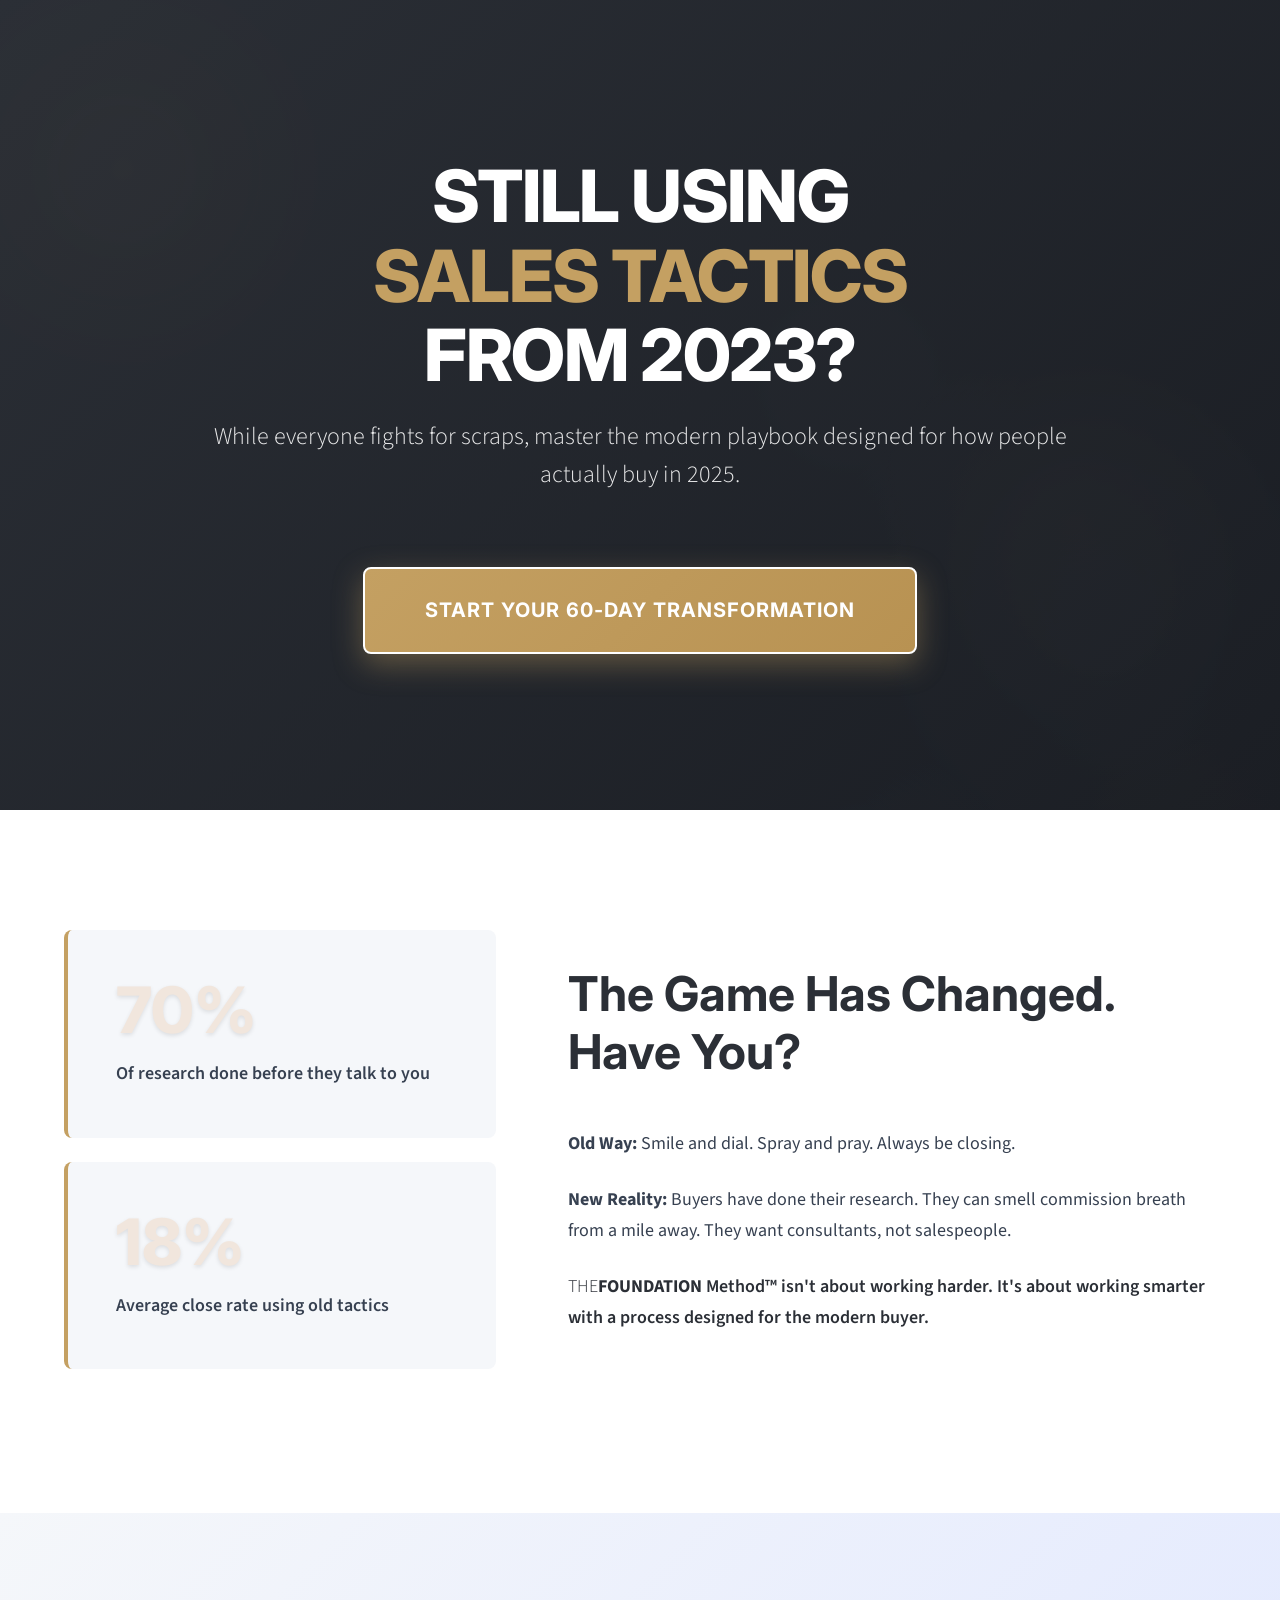
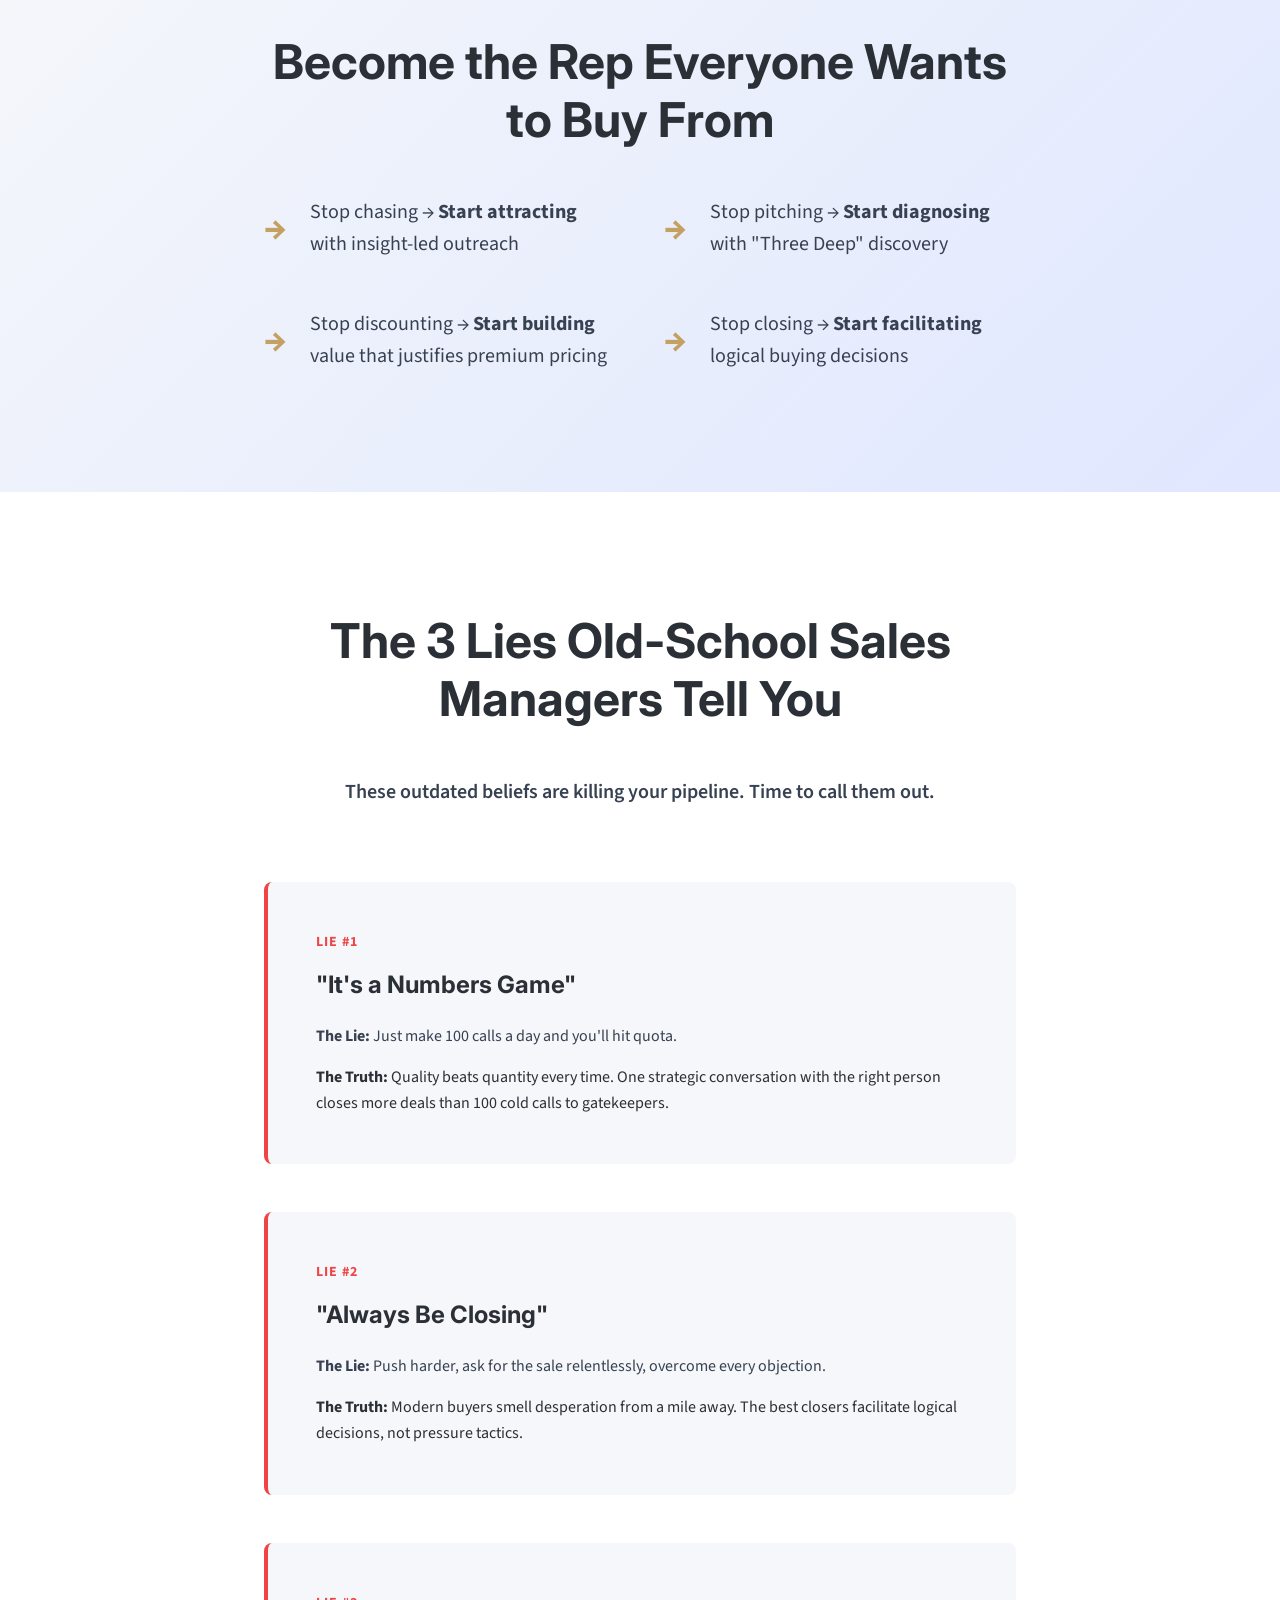
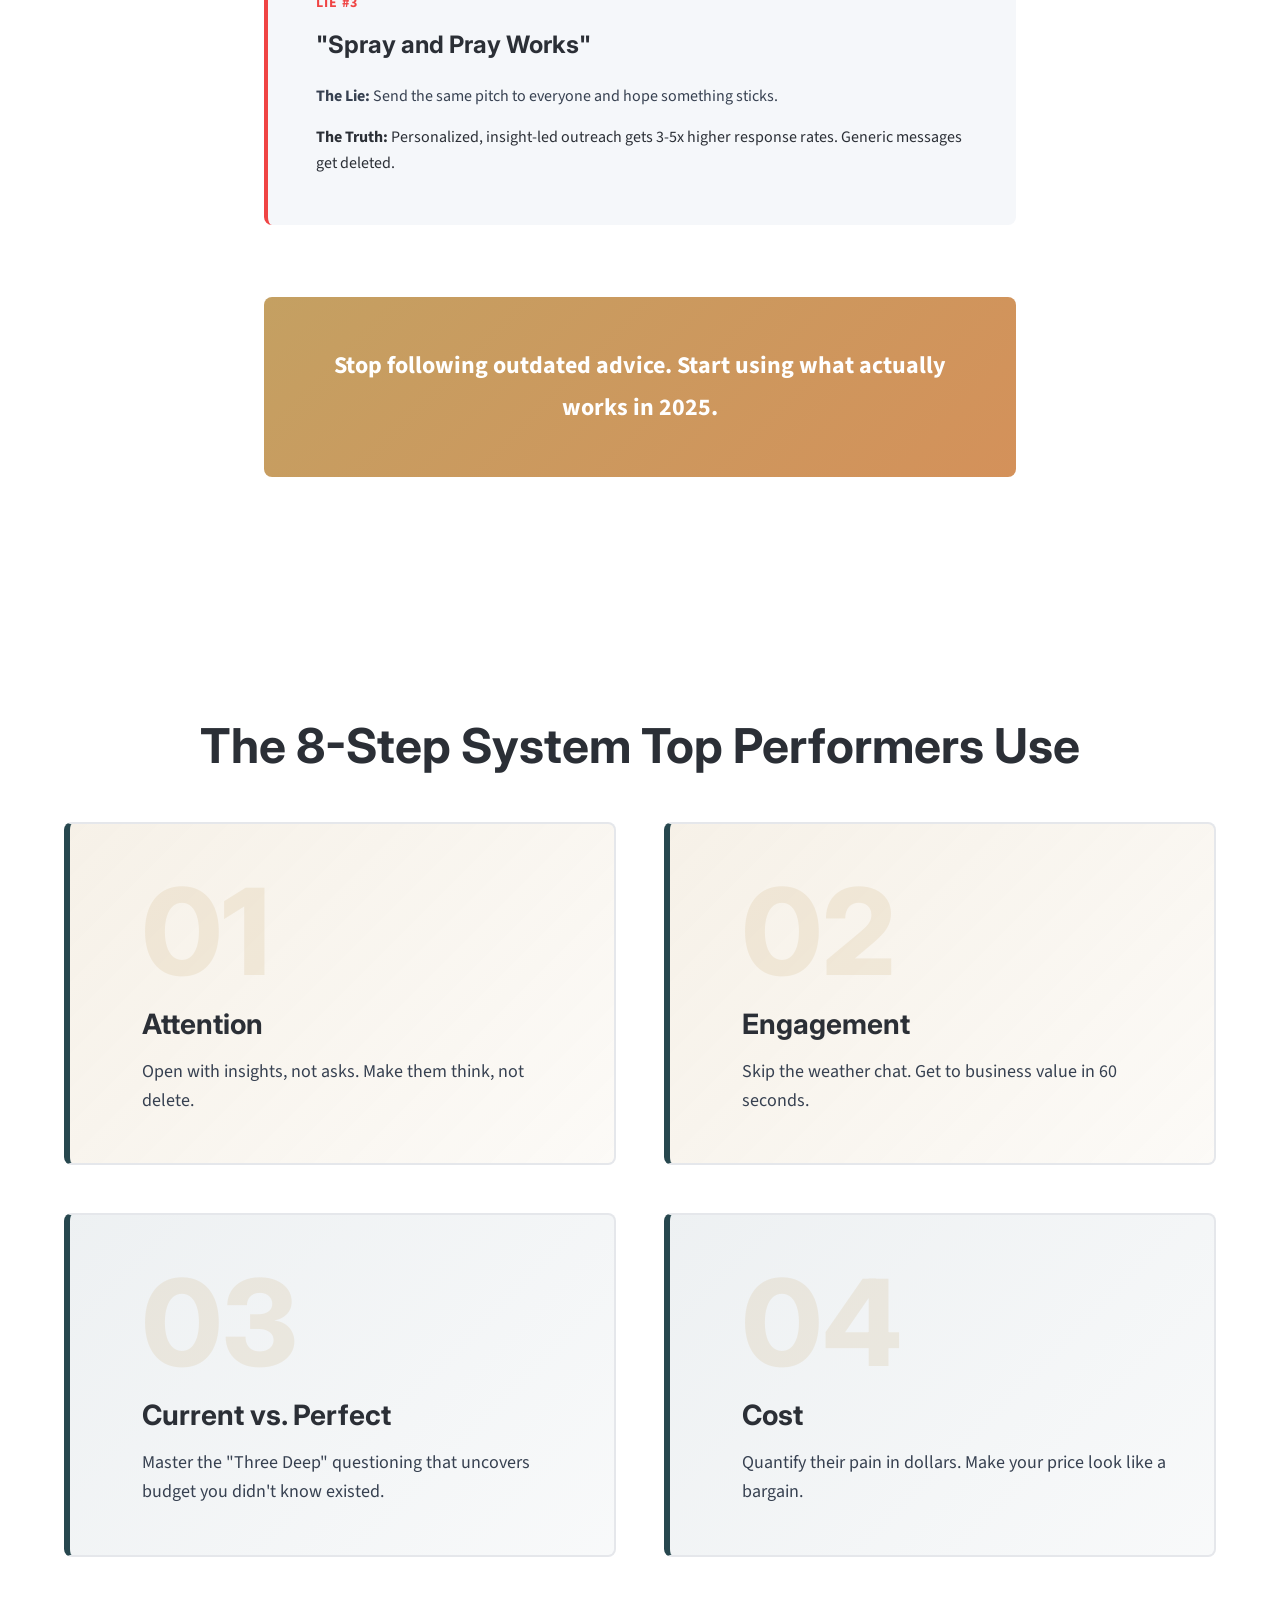
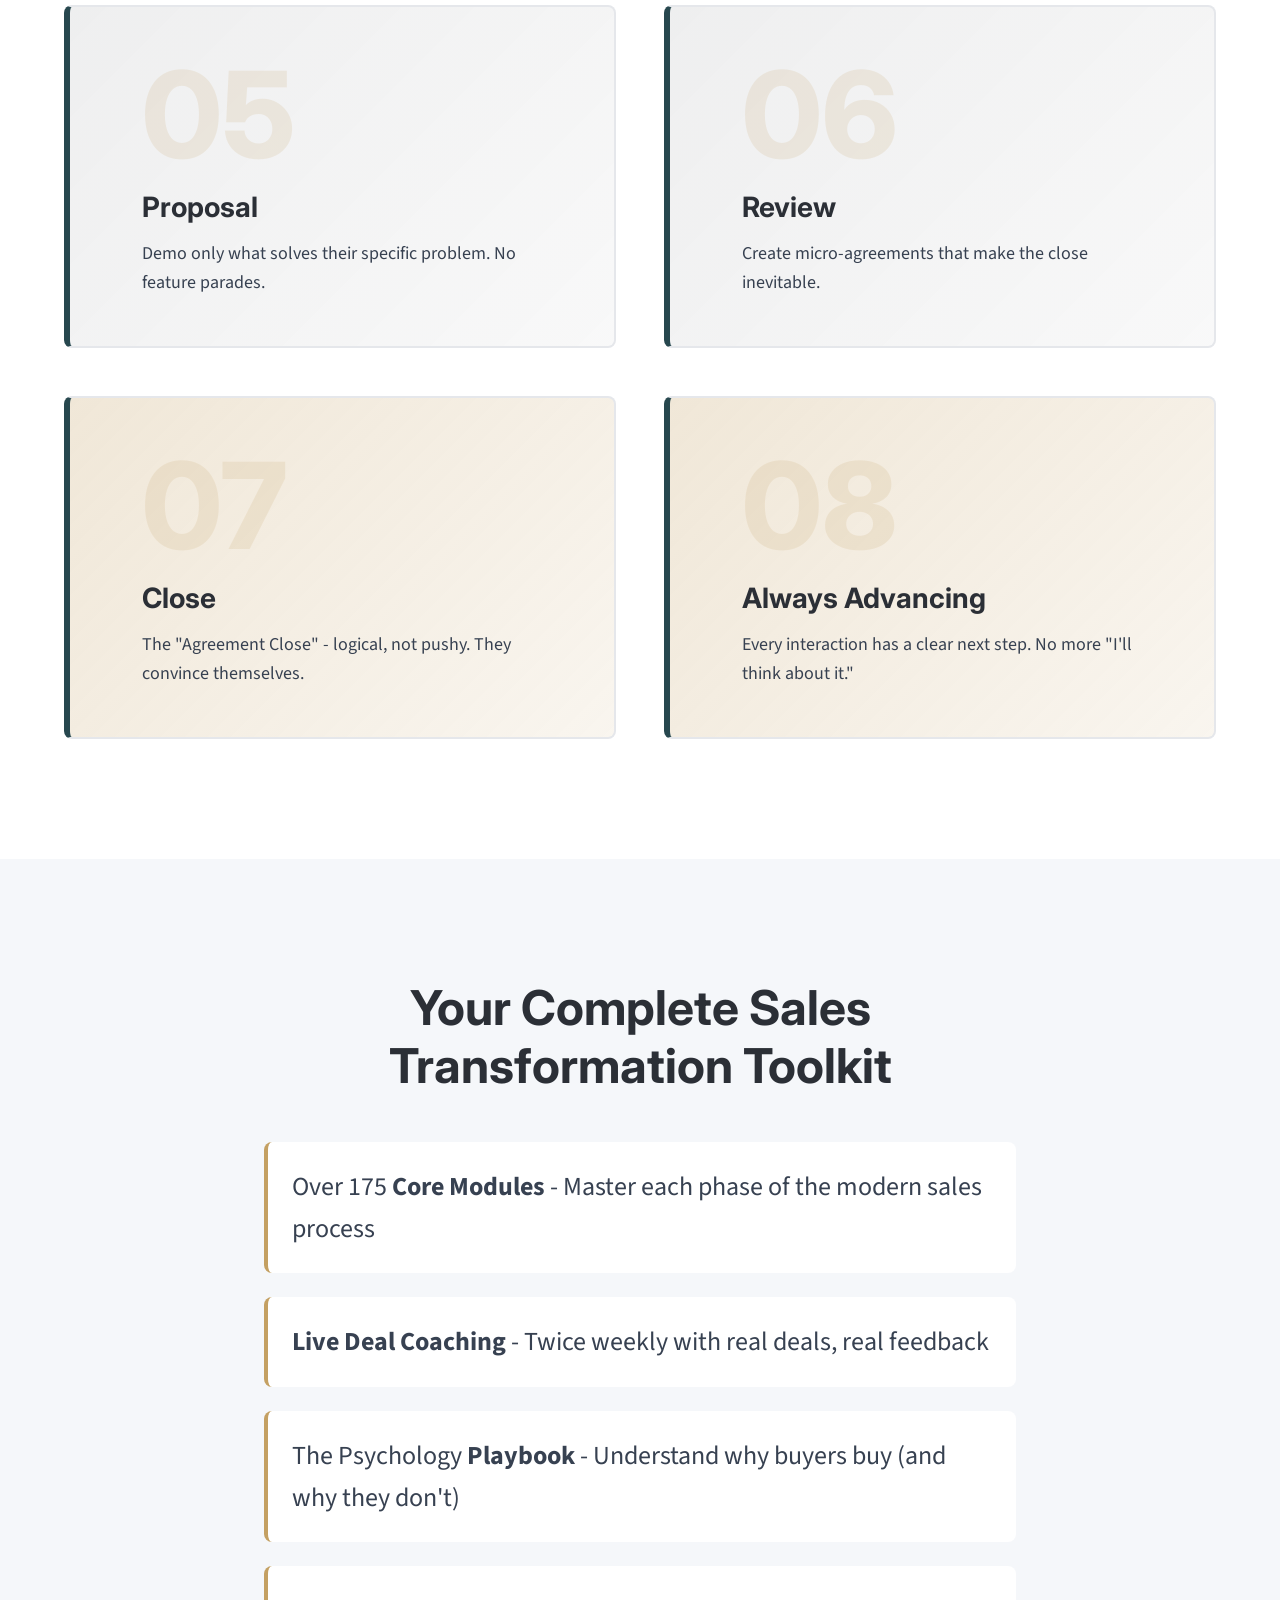
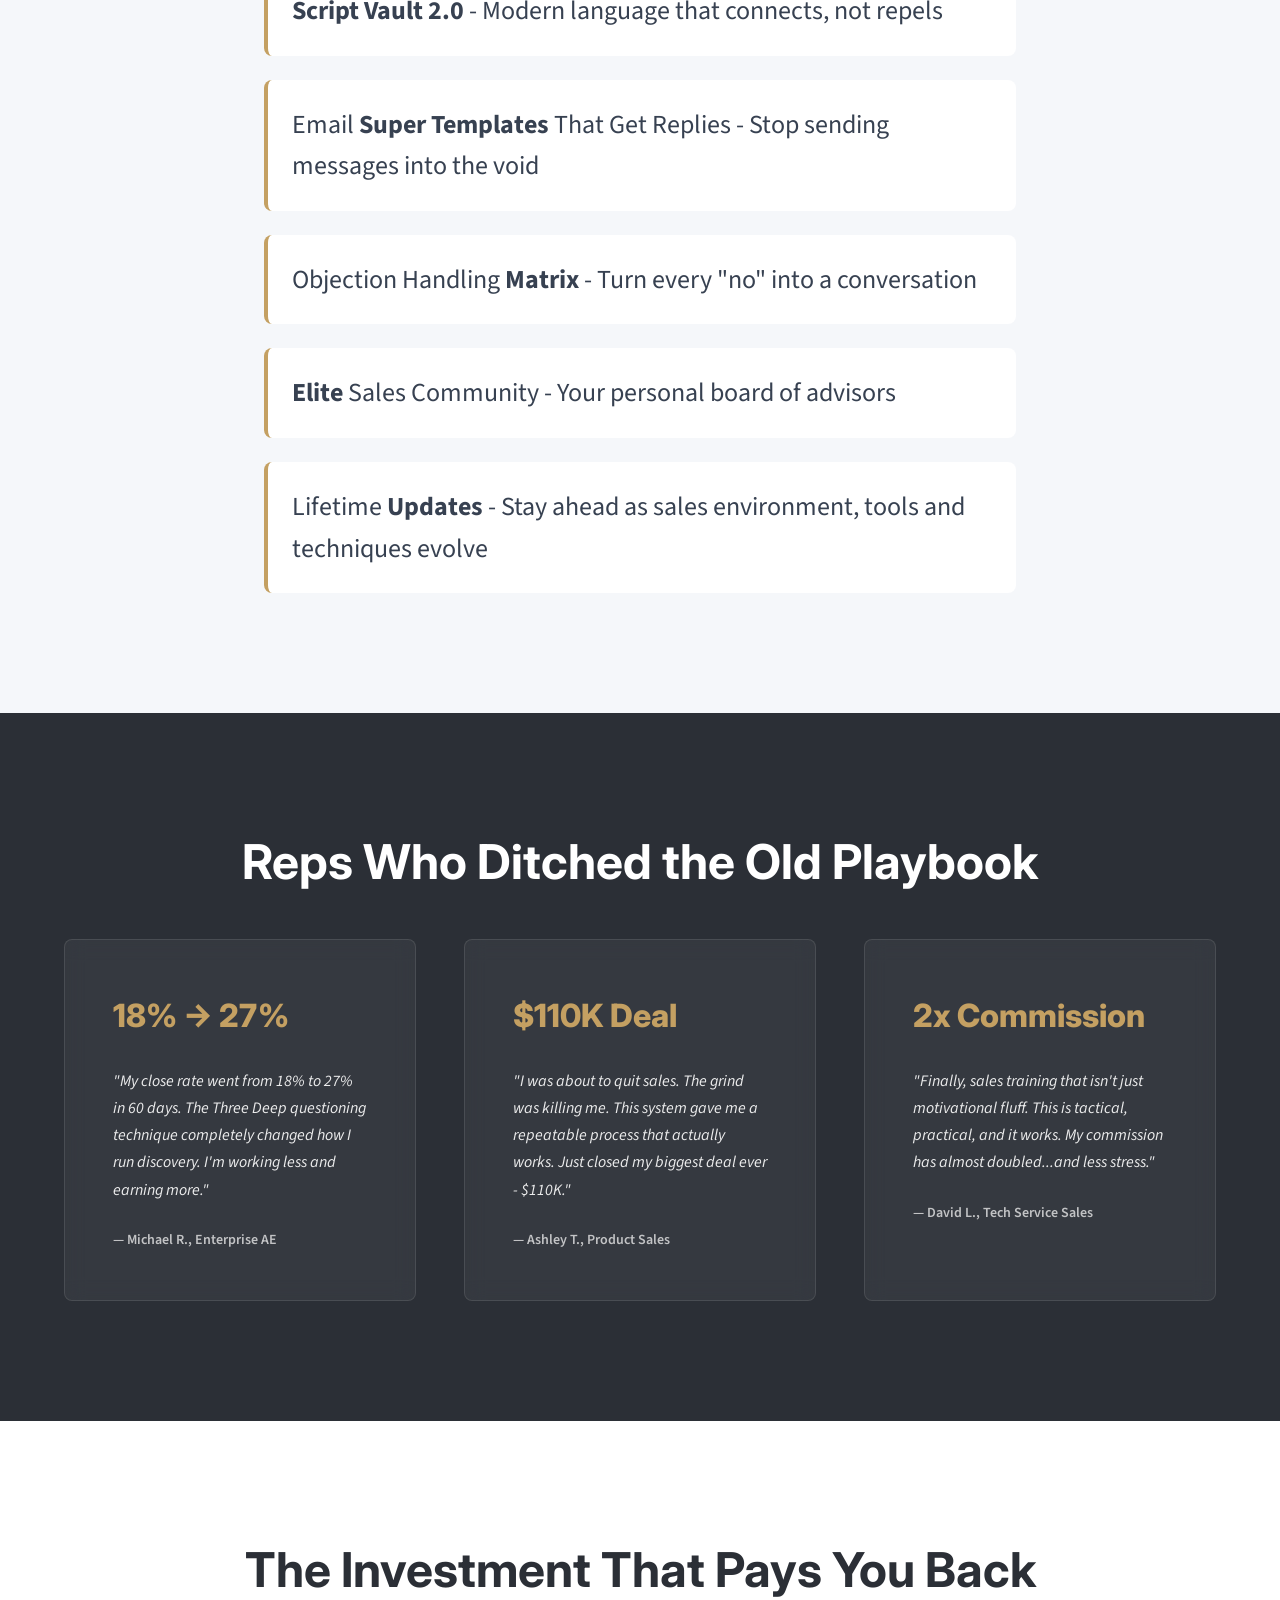
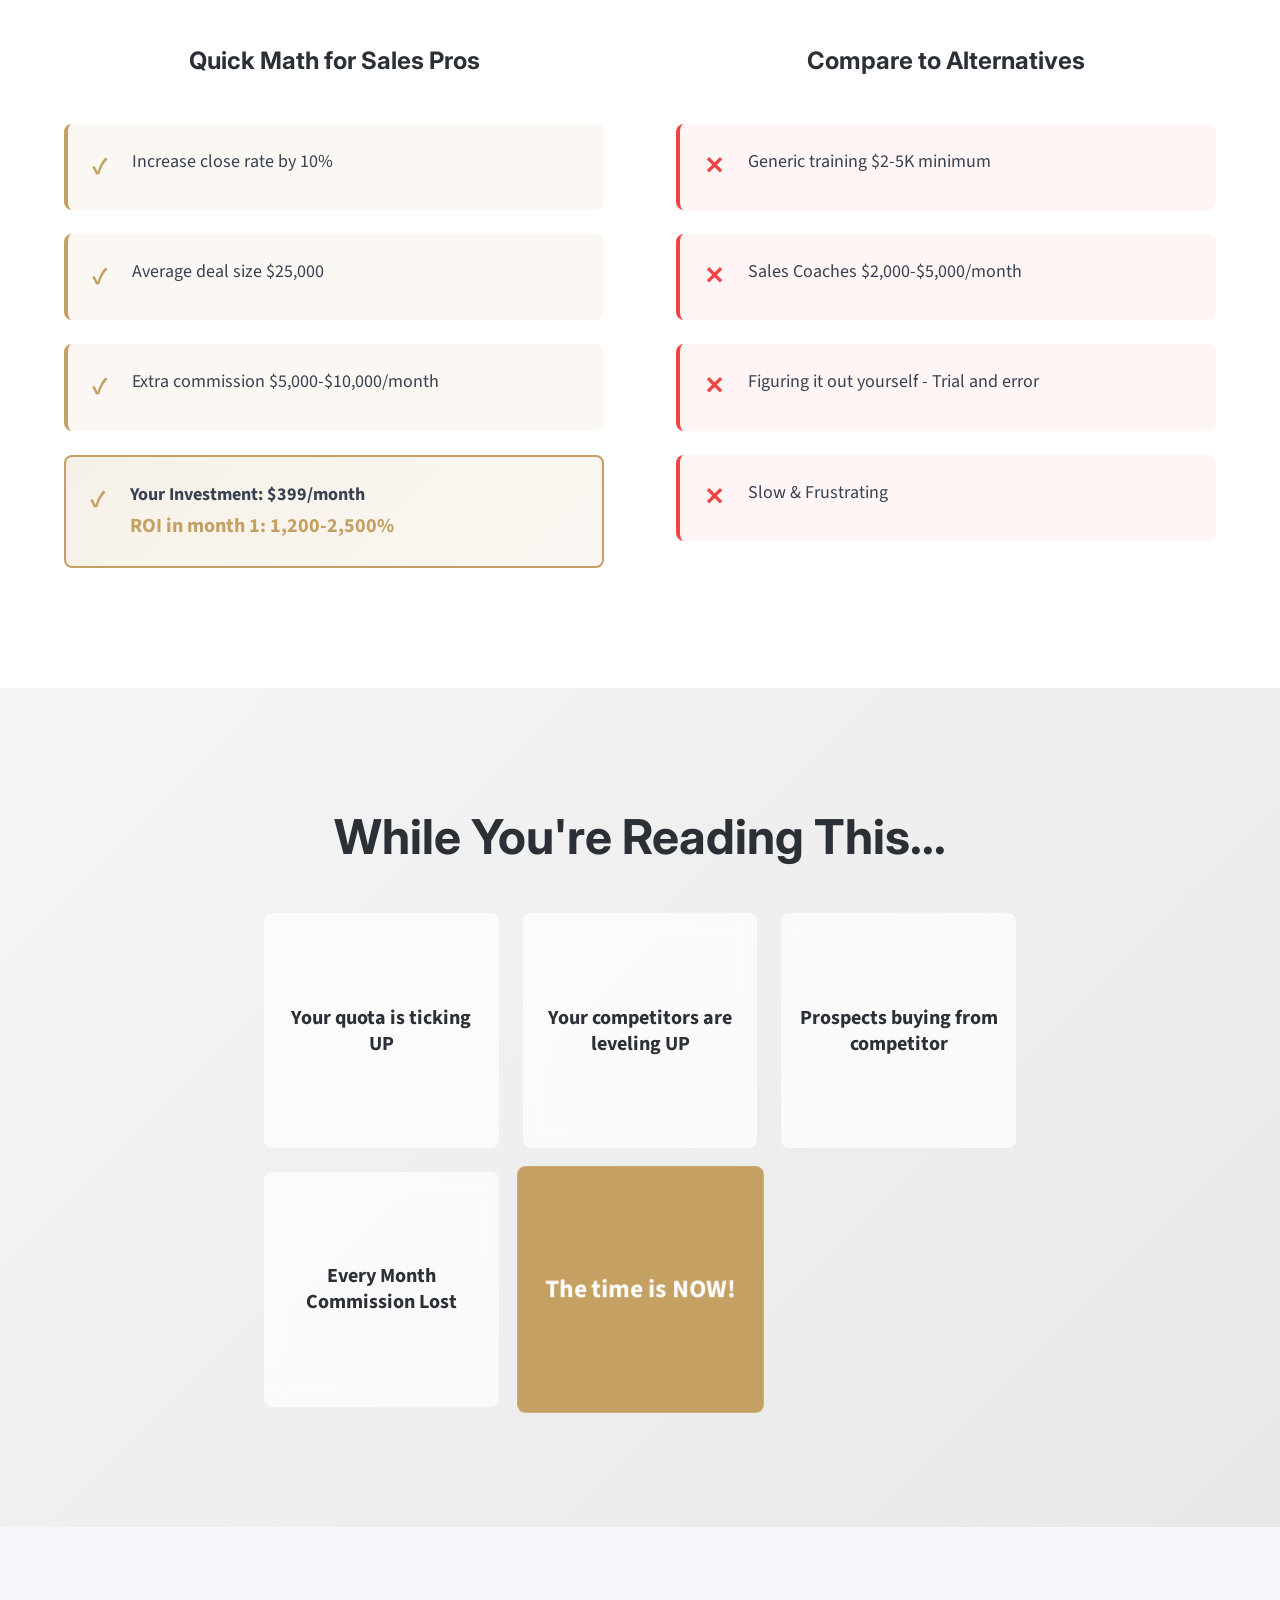
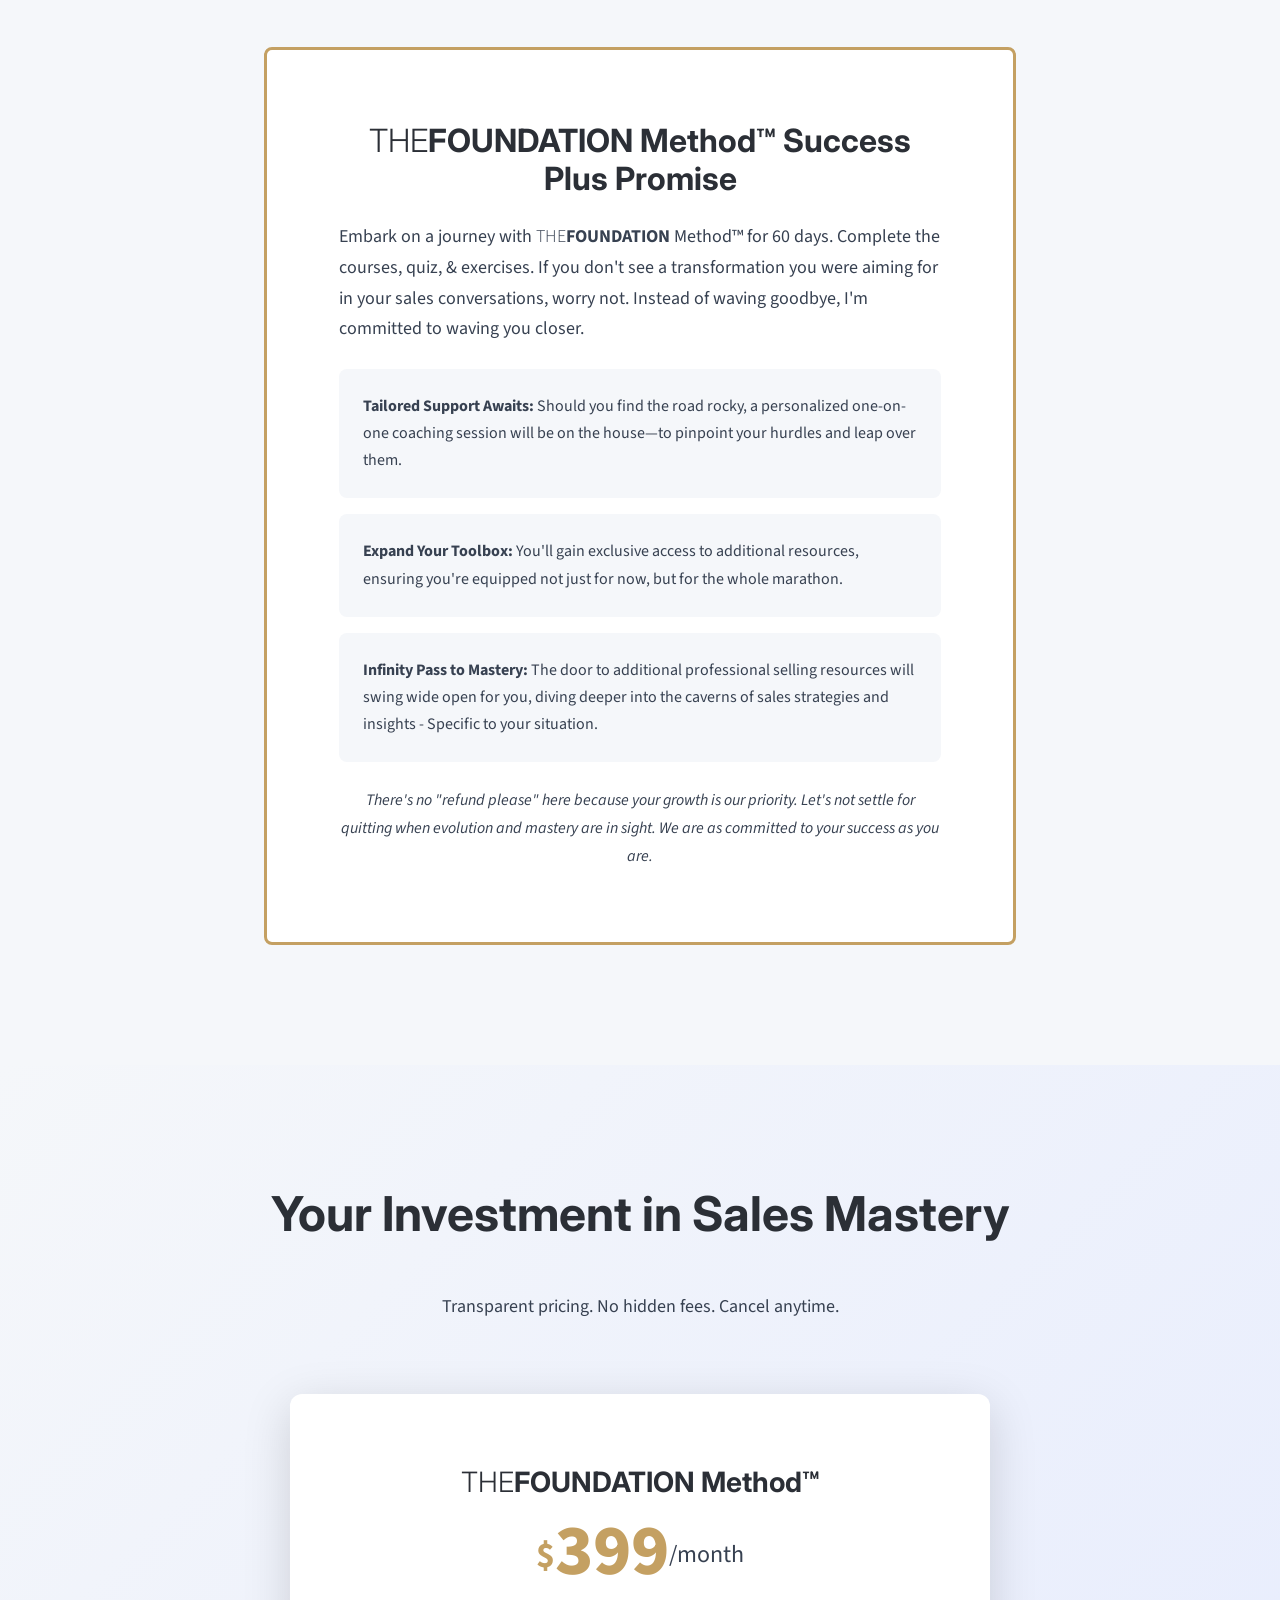
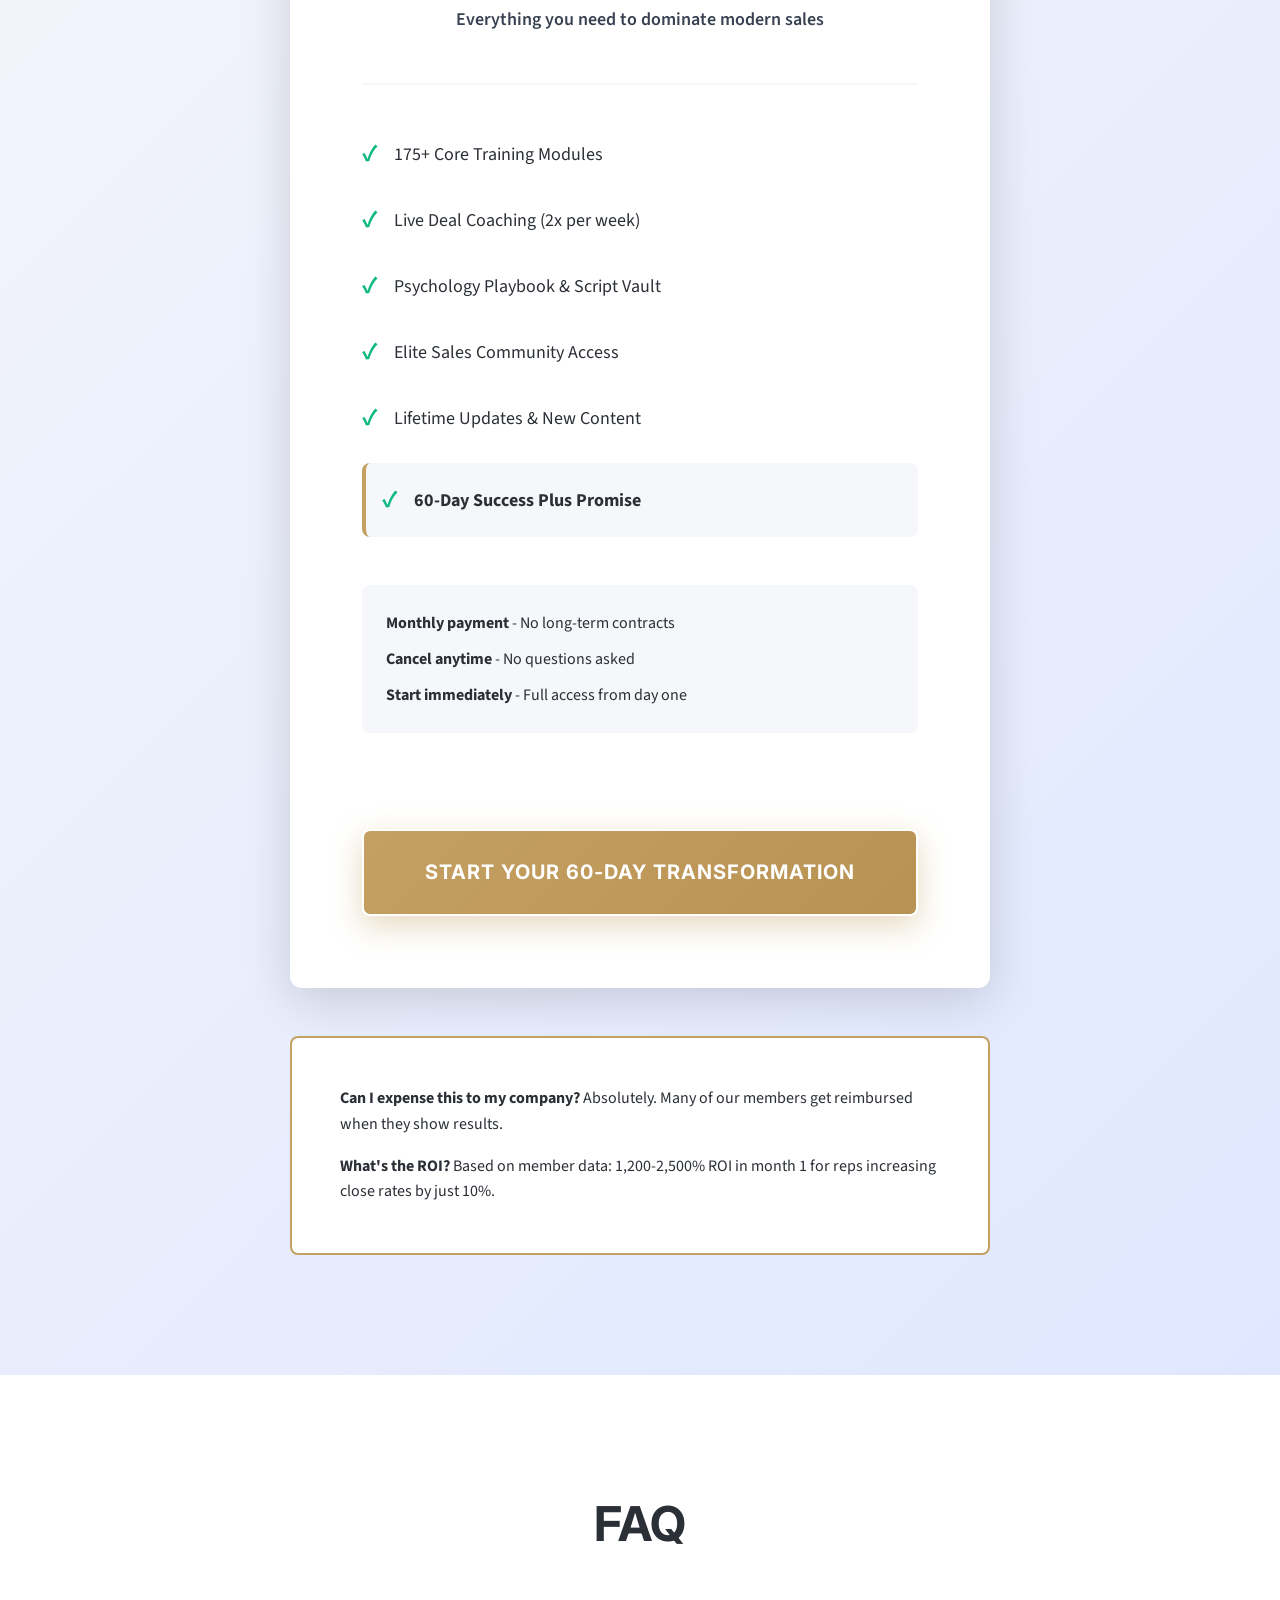
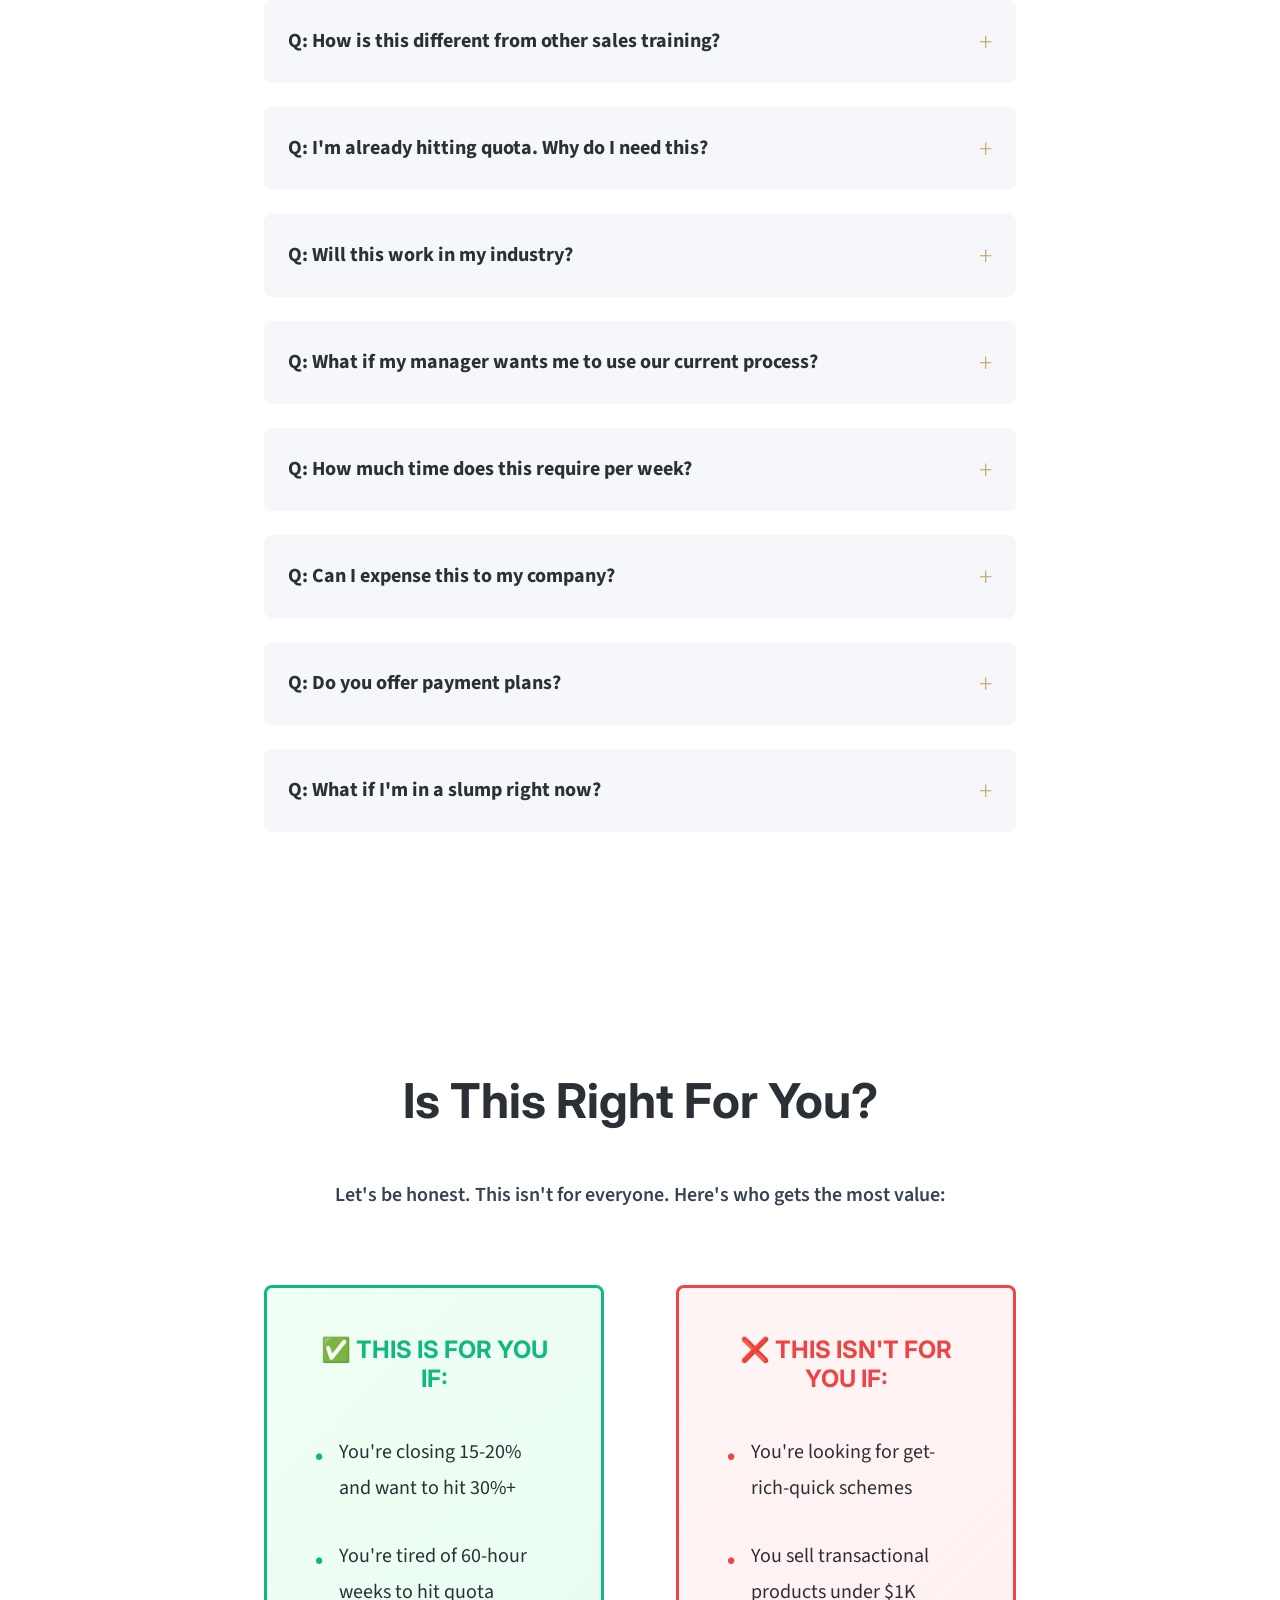
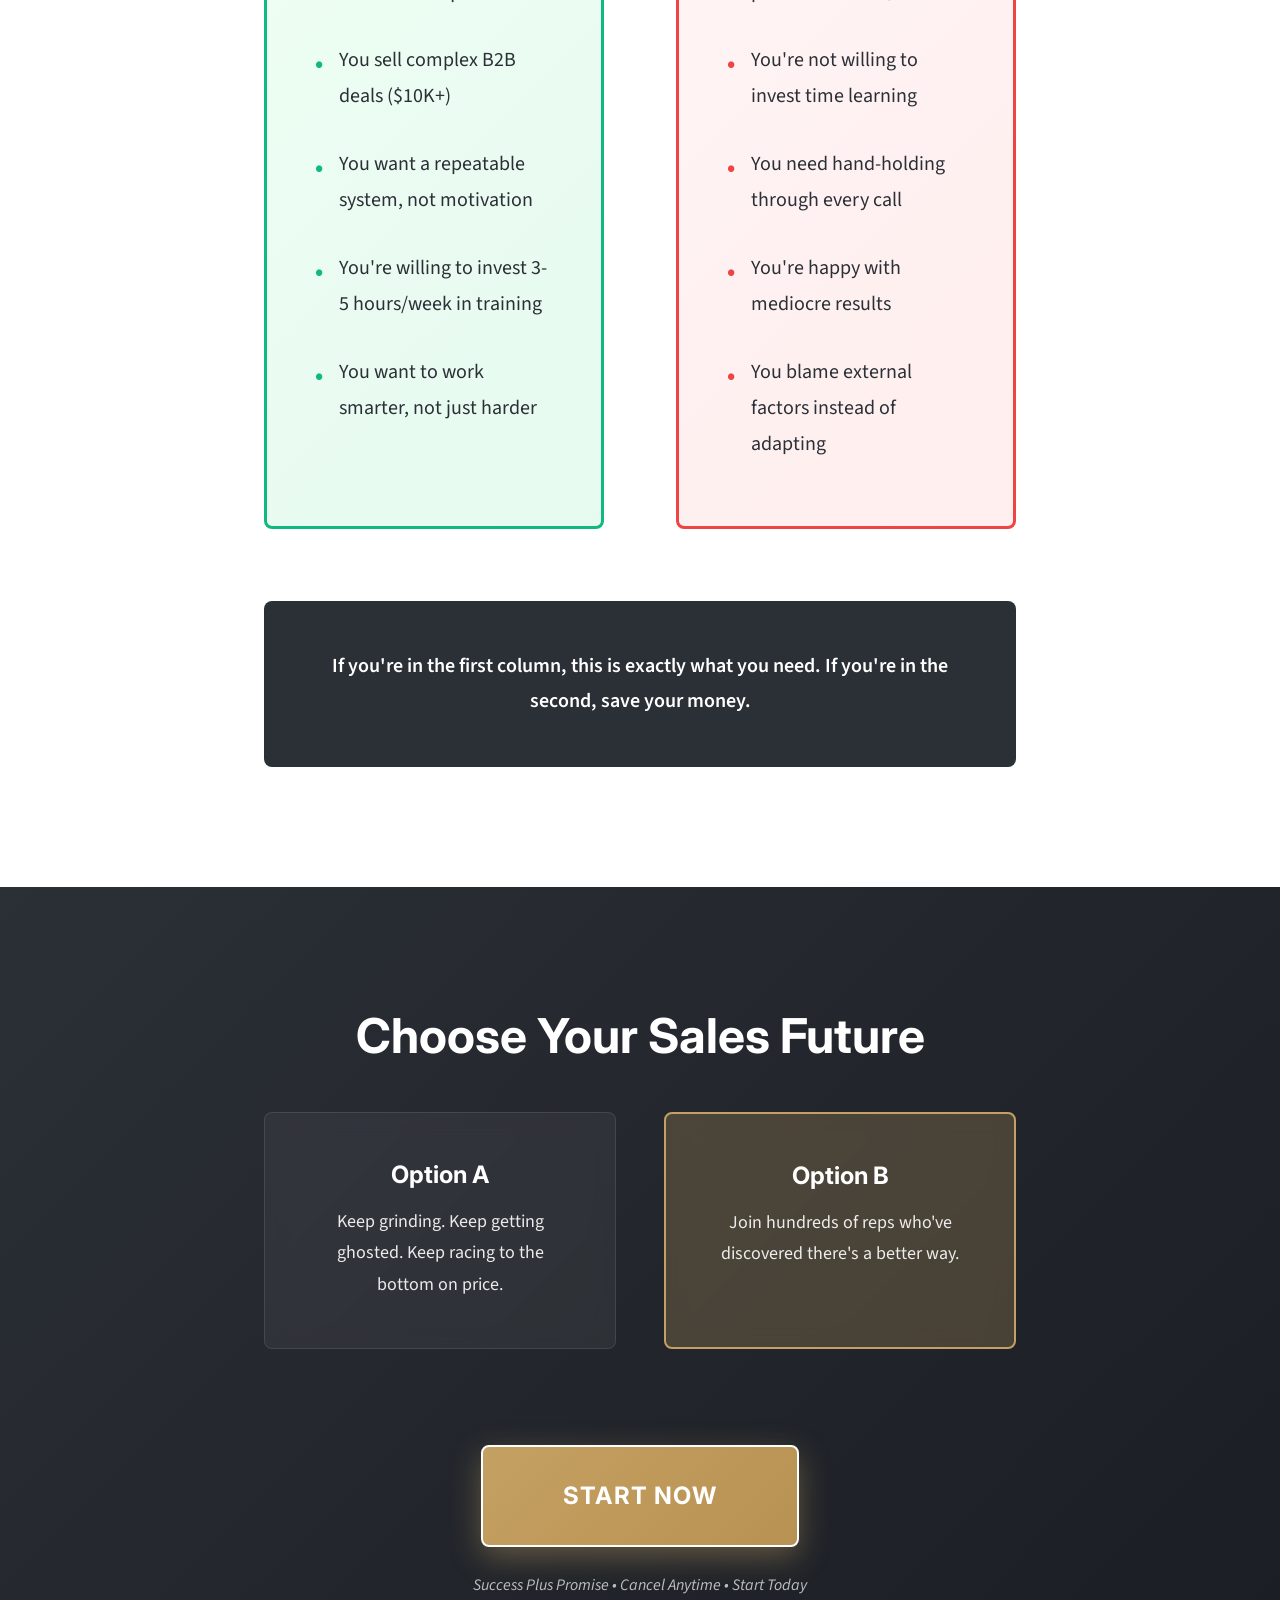
==== index.html @ 39cf21bd "Initial commit - Foundation Method landing page This is the fresh friday night install after nuking " ====
<!DOCTYPE html>
<html lang="en">
<head>
    <meta charset="UTF-8">
    <meta name="viewport" content="width=device-width, initial-scale=1.0">
    <title>The Foundation Method™ - Modern Sales Training</title>
    <meta name="description" content="Stop using outdated sales tactics. Master the modern playbook with The Foundation Method™ - Sales training designed for how people actually buy in 2025.">
    <link rel="icon" type="image/png" href="https://courses.thefoundationhq.com/8701133/67eec59212704_Faviconwhite.png">
    
    <!-- Fonts: Inter for headlines, Source Sans Pro for body -->
    <link rel="preconnect" href="https://fonts.googleapis.com">
    <link rel="preconnect" href="https://fonts.gstatic.com" crossorigin>
    <link href="https://fonts.googleapis.com/css2?family=Inter:wght@400;500;600;700;800&family=Source+Sans+Pro:wght@300;400;600&display=swap" rel="stylesheet">
    
    <link rel="stylesheet" href="css/style.css">
</head>
<body>

    <!-- HERO SECTION -->
    <section id="hero" class="hero">
        <div class="hero-background">
            <div class="geometric-pattern"></div>
        </div>
        <div class="container">
            <div class="hero-content">
                <h1 class="hero-headline">
                    STILL USING<br>
                    <span class="highlight">SALES TACTICS</span><br>
                    FROM 2023?
                </h1>
                <p class="hero-subhead">
                    While everyone fights for scraps, master the modern playbook designed for how people actually buy in 2025.
                </p>
                <a href="#cta" class="btn btn-primary btn-hero">START YOUR 60-DAY TRANSFORMATION</a>
            </div>
        </div>
    </section>

    <!-- PROBLEM AGITATION -->
    <section id="problem" class="problem-section">
        <div class="container">
            <div class="split-layout">
                <div class="split-left">
                    <div class="stat-block">
                        <div class="stat-number">70%</div>
                        <div class="stat-label">Of research done before they talk to you</div>
                    </div>
                    <div class="stat-block">
                        <div class="stat-number">18%</div>
                        <div class="stat-label">Average close rate using old tactics</div>
                    </div>
                </div>
                <div class="split-right">
                    <h2 class="section-title">The Game Has Changed.<br>Have You?</h2>
                    <p class="body-text"><strong>Old Way:</strong> Smile and dial. Spray and pray. Always be closing.</p>
                    <p class="body-text"><strong>New Reality:</strong> Buyers have done their research. They can smell commission breath from a mile away. They want consultants, not salespeople.</p>
                    <p class="body-text emphasis"><span style="font-weight: 300;">THE</span><span style="font-weight: 700;">FOUNDATION</span> Method™ isn't about working harder. It's about working smarter with a process designed for the modern buyer.</p>
                </div>
            </div>
        </div>
    </section>

    <!-- TRANSFORMATION -->
    <section id="transformation" class="transformation-section">
        <div class="container-narrow">
            <h2 class="section-title centered">Become the Rep Everyone Wants to Buy From</h2>
            <div class="transformation-grid">
                <div class="transformation-item">
                    <div class="transform-icon">→</div>
                    <p class="transform-text">Stop chasing → <strong>Start attracting</strong> with insight-led outreach</p>
                </div>
                <div class="transformation-item">
                    <div class="transform-icon">→</div>
                    <p class="transform-text">Stop pitching → <strong>Start diagnosing</strong> with "Three Deep" discovery</p>
                </div>
                <div class="transformation-item">
                    <div class="transform-icon">→</div>
                    <p class="transform-text">Stop discounting → <strong>Start building</strong> value that justifies premium pricing</p>
                </div>
                <div class="transformation-item">
                    <div class="transform-icon">→</div>
                    <p class="transform-text">Stop closing → <strong>Start facilitating</strong> logical buying decisions</p>
                </div>
            </div>
        </div>
    </section>

    <!-- 3 LIES VILLAIN SECTION -->
    <section class="villain-section">
        <div class="container-narrow">
            <h2 class="section-title centered">The 3 Lies Old-School Sales Managers Tell You</h2>
            <p class="section-intro">These outdated beliefs are killing your pipeline. Time to call them out.</p>
            
            <div class="lies-grid">
                <div class="lie-card">
                    <div class="lie-number">LIE #1</div>
                    <h3 class="lie-title">"It's a Numbers Game"</h3>
                    <p class="lie-description"><strong>The Lie:</strong> Just make 100 calls a day and you'll hit quota.</p>
                    <p class="lie-truth"><strong>The Truth:</strong> Quality beats quantity every time. One strategic conversation with the right person closes more deals than 100 cold calls to gatekeepers.</p>
                </div>

                <div class="lie-card">
                    <div class="lie-number">LIE #2</div>
                    <h3 class="lie-title">"Always Be Closing"</h3>
                    <p class="lie-description"><strong>The Lie:</strong> Push harder, ask for the sale relentlessly, overcome every objection.</p>
                    <p class="lie-truth"><strong>The Truth:</strong> Modern buyers smell desperation from a mile away. The best closers facilitate logical decisions, not pressure tactics.</p>
                </div>

                <div class="lie-card">
                    <div class="lie-number">LIE #3</div>
                    <h3 class="lie-title">"Spray and Pray Works"</h3>
                    <p class="lie-description"><strong>The Lie:</strong> Send the same pitch to everyone and hope something sticks.</p>
                    <p class="lie-truth"><strong>The Truth:</strong> Personalized, insight-led outreach gets 3-5x higher response rates. Generic messages get deleted.</p>
                </div>
            </div>

            <div class="villain-cta">
                <p class="villain-cta-text">Stop following outdated advice. Start using what actually works in 2025.</p>
            </div>
        </div>
    </section>

    <!-- 8-STEP SYSTEM -->
    <section id="system" class="system-section">
        <div class="container">
            <h2 class="section-title centered">The 8-Step System Top Performers Use</h2>
            <div class="steps-timeline">
                <div class="step-card" data-step="1">
                    <div class="step-number">01</div>
                    <h3 class="step-title">Attention</h3>
                    <p class="step-description">Open with insights, not asks. Make them think, not delete.</p>
                </div>
                
                <div class="step-card" data-step="2">
                    <div class="step-number">02</div>
                    <h3 class="step-title">Engagement</h3>
                    <p class="step-description">Skip the weather chat. Get to business value in 60 seconds.</p>
                </div>
                
                <div class="step-card" data-step="3">
                    <div class="step-number">03</div>
                    <h3 class="step-title">Current vs. Perfect</h3>
                    <p class="step-description">Master the "Three Deep" questioning that uncovers budget you didn't know existed.</p>
                </div>
                
                <div class="step-card" data-step="4">
                    <div class="step-number">04</div>
                    <h3 class="step-title">Cost</h3>
                    <p class="step-description">Quantify their pain in dollars. Make your price look like a bargain.</p>
                </div>
                
                <div class="step-card" data-step="5">
                    <div class="step-number">05</div>
                    <h3 class="step-title">Proposal</h3>
                    <p class="step-description">Demo only what solves their specific problem. No feature parades.</p>
                </div>
                
                <div class="step-card" data-step="6">
                    <div class="step-number">06</div>
                    <h3 class="step-title">Review</h3>
                    <p class="step-description">Create micro-agreements that make the close inevitable.</p>
                </div>
                
                <div class="step-card" data-step="7">
                    <div class="step-number">07</div>
                    <h3 class="step-title">Close</h3>
                    <p class="step-description">The "Agreement Close" - logical, not pushy. They convince themselves.</p>
                </div>
                
                <div class="step-card" data-step="8">
                    <div class="step-number">08</div>
                    <h3 class="step-title">Always Advancing</h3>
                    <p class="step-description">Every interaction has a clear next step. No more "I'll think about it."</p>
                </div>
            </div>
        </div>
    </section>

    <!-- VALUE STACK -->
    <section id="value-stack" class="value-stack-section">
        <div class="container-narrow">
            <h2 class="section-title centered">Your Complete Sales Transformation Toolkit</h2>
            <div class="value-items">
                <div class="value-item">
                    <span class="value-text">Over 175 <strong>Core Modules</strong> - Master each phase of the modern sales process</span>
                </div>
                <div class="value-item">
                    <span class="value-text"><strong>Live Deal Coaching</strong> - Twice weekly with real deals, real feedback</span>
                </div>
                <div class="value-item">
                    <span class="value-text">The Psychology <strong>Playbook</strong> - Understand why buyers buy (and why they don't)</span>
                </div>
                <div class="value-item">
                    <span class="value-text"><strong>Script Vault 2.0</strong> - Modern language that connects, not repels</span>
                </div>
                <div class="value-item">
                    <span class="value-text">Email <strong>Super Templates</strong> That Get Replies - Stop sending messages into the void</span>
                </div>
                <div class="value-item">
                    <span class="value-text">Objection Handling <strong>Matrix</strong> - Turn every "no" into a conversation</span>
                </div>
                <div class="value-item">
                    <span class="value-text"><strong>Elite</strong> Sales Community - Your personal board of advisors</span>
                </div>
                <div class="value-item">
                    <span class="value-text">Lifetime <strong>Updates</strong> - Stay ahead as sales environment, tools and techniques evolve</span>
                </div>
            </div>
        </div>
    </section>

    <!-- TESTIMONIALS -->
    <section id="testimonials" class="testimonials-section">
        <div class="container">
            <h2 class="section-title centered">Reps Who Ditched the Old Playbook</h2>
            <div class="testimonial-grid">
                <div class="testimonial-card">
                    <div class="testimonial-result">18% → 27%</div>
                    <p class="testimonial-text">"My close rate went from 18% to 27% in 60 days. The Three Deep questioning technique completely changed how I run discovery. I'm working less and earning more."</p>
                    <div class="testimonial-author">— Michael R., Enterprise AE</div>
                </div>
                
                <div class="testimonial-card">
                    <div class="testimonial-result">$110K Deal</div>
                    <p class="testimonial-text">"I was about to quit sales. The grind was killing me. This system gave me a repeatable process that actually works. Just closed my biggest deal ever - $110K."</p>
                    <div class="testimonial-author">— Ashley T., Product Sales</div>
                </div>
                
                <div class="testimonial-card">
                    <div class="testimonial-result">2x Commission</div>
                    <p class="testimonial-text">"Finally, sales training that isn't just motivational fluff. This is tactical, practical, and it works. My commission has almost doubled...and less stress."</p>
                    <div class="testimonial-author">— David L., Tech Service Sales</div>
                </div>
            </div>
        </div>
    </section>

    <!-- COMPARISON TABLE -->
    <section id="comparison" class="comparison-section">
        <div class="container">
            <h2 class="section-title centered">The Investment That Pays You Back</h2>
            <div class="comparison-grid">
                <div class="comparison-col">
                    <h3 class="comparison-title">Quick Math for Sales Pros</h3>
                    <div class="comparison-items">
                        <div class="comparison-item success">
                            <span class="icon">✓</span>
                            <span>Increase close rate by 10%</span>
                        </div>
                        <div class="comparison-item success">
                            <span class="icon">✓</span>
                            <span>Average deal size $25,000</span>
                        </div>
                        <div class="comparison-item success">
                            <span class="icon">✓</span>
                            <span>Extra commission $5,000-$10,000/month</span>
                        </div>
                        <div class="comparison-item success highlight-box">
                            <span class="icon">✓</span>
                            <div>
                                <strong>Your Investment: $399/month</strong><br>
                                <span class="roi-text">ROI in month 1: 1,200-2,500%</span>
                            </div>
                        </div>
                    </div>
                </div>
                
                <div class="comparison-col">
                    <h3 class="comparison-title">Compare to Alternatives</h3>
                    <div class="comparison-items">
                        <div class="comparison-item fail">
                            <span class="icon">✕</span>
                            <span>Generic training $2-5K minimum</span>
                        </div>
                        <div class="comparison-item fail">
                            <span class="icon">✕</span>
                            <span>Sales Coaches $2,000-$5,000/month</span>
                        </div>
                        <div class="comparison-item fail">
                            <span class="icon">✕</span>
                            <span>Figuring it out yourself - Trial and error</span>
                        </div>
                        <div class="comparison-item fail">
                            <span class="icon">✕</span>
                            <span>Slow & Frustrating</span>
                        </div>
                    </div>
                </div>
            </div>
        </div>
    </section>

    <!-- URGENCY -->
    <section id="urgency" class="urgency-section">
        <div class="container-narrow">
            <h2 class="section-title centered">While You're Reading This...</h2>
            <div class="urgency-grid">
                <div class="urgency-item">
                    <p>Your quota is ticking UP</p>
                </div>
                <div class="urgency-item">
                    <p>Your competitors are leveling UP</p>
                </div>
                <div class="urgency-item">
                    <p>Prospects buying from competitor</p>
                </div>
                <div class="urgency-item">
                    <p>Every Month Commission Lost</p>
                </div>
                <div class="urgency-item emphasis-item">
                    <p><strong>The time is NOW!</strong></p>
                </div>
            </div>
        </div>
    </section>

    <!-- GUARANTEE -->
    <section id="guarantee" class="guarantee-section">
        <div class="container-narrow">
            <div class="guarantee-box">
                <h3 class="guarantee-title"><span style="font-weight: 300;">THE</span><span style="font-weight: 700;">FOUNDATION</span> Method™ Success Plus Promise</h3>
                <p class="guarantee-text">Embark on a journey with <span style="font-weight: 300;">THE</span><span style="font-weight: 700;">FOUNDATION</span> Method™ for 60 days. Complete the courses, quiz, & exercises. If you don't see a transformation you were aiming for in your sales conversations, worry not. Instead of waving goodbye, I'm committed to waving you closer.</p>
                <ul class="guarantee-list">
                    <li><strong>Tailored Support Awaits:</strong> Should you find the road rocky, a personalized one-on-one coaching session will be on the house—to pinpoint your hurdles and leap over them.</li>
                    <li><strong>Expand Your Toolbox:</strong> You'll gain exclusive access to additional resources, ensuring you're equipped not just for now, but for the whole marathon.</li>
                    <li><strong>Infinity Pass to Mastery:</strong> The door to additional professional selling resources will swing wide open for you, diving deeper into the caverns of sales strategies and insights - Specific to your situation.</li>
                </ul>
                <p class="guarantee-footer">There's no "refund please" here because your growth is our priority. Let's not settle for quitting when evolution and mastery are in sight. We are as committed to your success as you are.</p>
            </div>
        </div>
    </section>

    <!-- PRICING SECTION -->
    <section id="pricing" class="pricing-section">
        <div class="container-narrow">
            <h2 class="section-title centered">Your Investment in Sales Mastery</h2>
            <p class="pricing-intro">Transparent pricing. No hidden fees. Cancel anytime.</p>
            
            <div class="pricing-card">
                <div class="pricing-header">
                    <h3 class="pricing-title"><span style="font-weight: 300;">THE</span><span style="font-weight: 700;">FOUNDATION</span> Method™</h3>
                    <div class="pricing-amount">
                        <span class="price-currency">$</span>
                        <span class="price-number">399</span>
                        <span class="price-period">/month</span>
                    </div>
                    <p class="pricing-tagline">Everything you need to dominate modern sales</p>
                </div>

                <div class="pricing-features">
                    <div class="pricing-feature">
                        <span class="feature-icon">✓</span>
                        <span>175+ Core Training Modules</span>
                    </div>
                    <div class="pricing-feature">
                        <span class="feature-icon">✓</span>
                        <span>Live Deal Coaching (2x per week)</span>
                    </div>
                    <div class="pricing-feature">
                        <span class="feature-icon">✓</span>
                        <span>Psychology Playbook & Script Vault</span>
                    </div>
                    <div class="pricing-feature">
                        <span class="feature-icon">✓</span>
                        <span>Elite Sales Community Access</span>
                    </div>
                    <div class="pricing-feature">
                        <span class="feature-icon">✓</span>
                        <span>Lifetime Updates & New Content</span>
                    </div>
                    <div class="pricing-feature highlight">
                        <span class="feature-icon">✓</span>
                        <span><strong>60-Day Success Plus Promise</strong></span>
                    </div>
                </div>

                <div class="pricing-footer">
                    <p class="pricing-note"><strong>Monthly payment</strong> - No long-term contracts</p>
                    <p class="pricing-note"><strong>Cancel anytime</strong> - No questions asked</p>
                    <p class="pricing-note"><strong>Start immediately</strong> - Full access from day one</p>
                </div>

                <a href="https://courses.thefoundationhq.com/55e3cadc" class="btn btn-primary btn-large pricing-cta">START YOUR 60-DAY TRANSFORMATION</a>
            </div>

            <div class="pricing-faq-mini">
                <p><strong>Can I expense this to my company?</strong> Absolutely. Many of our members get reimbursed when they show results.</p>
                <p><strong>What's the ROI?</strong> Based on member data: 1,200-2,500% ROI in month 1 for reps increasing close rates by just 10%.</p>
            </div>
        </div>
    </section>

    <!-- FAQ -->
    <section id="faq" class="faq-section">
        <div class="container-narrow">
            <h2 class="section-title centered">FAQ</h2>
            <div class="faq-list">
                <div class="faq-item">
                    <div class="faq-question">Q: How is this different from other sales training?</div>
                    <div class="faq-answer">A: Those were built decades ago. This is built for how people buy NOW, with modern psychology and buyer behavior. Sales technique moves fast - don't get behind.</div>
                </div>
                <div class="faq-item">
                    <div class="faq-question">Q: I'm already hitting quota. Why do I need this?</div>
                    <div class="faq-answer">A: Because hitting quota shouldn't require 60-hour weeks. Work smarter, not harder.</div>
                </div>
                <div class="faq-item">
                    <div class="faq-question">Q: Will this work in my industry?</div>
                    <div class="faq-answer">A: <span style="font-weight: 300;">THE</span><span style="font-weight: 700;">FOUNDATION</span> Method™ works for any B2B or complex sale. We have students in SaaS, manufacturing, healthcare, finance, physical products and more.</div>
                </div>
                <div class="faq-item">
                    <div class="faq-question">Q: What if my manager wants me to use our current process?</div>
                    <div class="faq-answer">A: Use both. <span style="font-weight: 300;">THE</span><span style="font-weight: 700;">FOUNDATION</span> Method™ enhances any existing process. Your manager will wonder what changed when your numbers spike.</div>
                </div>
                <div class="faq-item">
                    <div class="faq-question">Q: How much time does this require per week?</div>
                    <div class="faq-answer">A: You choose the velocity—from one hour a week to as much as you can implement. The system is flexible and adapts to your schedule.</div>
                </div>
                <div class="faq-item">
                    <div class="faq-question">Q: Can I expense this to my company?</div>
                    <div class="faq-answer">A: Yes—they will thank you. When your numbers improve, they'll see this as a smart investment in your performance.</div>
                </div>
                <div class="faq-item">
                    <div class="faq-question">Q: Do you offer payment plans?</div>
                    <div class="faq-answer">A: This is a monthly payment of $399/month. Cancel anytime, no long-term commitment required.</div>
                </div>
                <div class="faq-item">
                    <div class="faq-question">Q: What if I'm in a slump right now?</div>
                    <div class="faq-answer">A: Sign up and get started immediately. <span style="font-weight: 300;">THE</span><span style="font-weight: 700;">FOUNDATION</span> Method™ is designed to help reps break through plateaus and slumps with proven, repeatable frameworks.</div>
                </div>
            </div>
        </div>
    </section>

    <!-- QUALIFICATION SECTION -->
    <section class="qualification-section">
        <div class="container-narrow">
            <h2 class="section-title centered">Is This Right For You?</h2>
            <p class="qualification-intro">Let's be honest. This isn't for everyone. Here's who gets the most value:</p>
            
            <div class="qualification-grid">
                <div class="qualification-box for-you">
                    <h3 class="qualification-title">✅ THIS IS FOR YOU IF:</h3>
                    <ul class="qualification-list">
                        <li>You're closing 15-20% and want to hit 30%+</li>
                        <li>You're tired of 60-hour weeks to hit quota</li>
                        <li>You sell complex B2B deals ($10K+)</li>
                        <li>You want a repeatable system, not motivation</li>
                        <li>You're willing to invest 3-5 hours/week in training</li>
                        <li>You want to work smarter, not just harder</li>
                    </ul>
                </div>

                <div class="qualification-box not-for-you">
                    <h3 class="qualification-title">❌ THIS ISN'T FOR YOU IF:</h3>
                    <ul class="qualification-list">
                        <li>You're looking for get-rich-quick schemes</li>
                        <li>You sell transactional products under $1K</li>
                        <li>You're not willing to invest time learning</li>
                        <li>You need hand-holding through every call</li>
                        <li>You're happy with mediocre results</li>
                        <li>You blame external factors instead of adapting</li>
                    </ul>
                </div>
            </div>

            <div class="qualification-cta">
                <p class="qualification-cta-text">If you're in the first column, this is exactly what you need. If you're in the second, save your money.</p>
            </div>
        </div>
    </section>

    <!-- FINAL CTA -->
    <section id="cta" class="final-cta-section">
        <div class="container-narrow">
            <h2 class="section-title centered white">Choose Your Sales Future</h2>
            <div class="choice-grid">
                <div class="choice-box">
                    <h3>Option A</h3>
                    <p>Keep grinding. Keep getting ghosted. Keep racing to the bottom on price.</p>
                </div>
                <div class="choice-box highlight">
                    <h3>Option B</h3>
                    <p>Join hundreds of reps who've discovered there's a better way.</p>
                </div>
            </div>
            <a href="https://courses.thefoundationhq.com/55e3cadc" class="btn btn-primary btn-large">START NOW</a>
            <p class="cta-subtext">Success Plus Promise • Cancel Anytime • Start Today</p>
        </div>
    </section>

    <!-- FOOTER -->
    <footer class="footer">
        <div class="container">
            <p class="footer-text">© 2026 THE<strong>FOUNDATION</strong> Sales Training, Coaching & Mentorship. All rights reserved. 
                <a href="https://www.thefoundationhq.com/contact" target="_blank">Contact</a> for details.
            </p>
        </div>
    </footer>

    <script src="js/script.js"></script>
</body>
</html>
---- css/style.css ----
/* ============================================
   THE FOUNDATION METHOD - VIGNELLI-INSPIRED REDESIGN
   ============================================ */

/* ============================================
   RESET & BASE
   ============================================ */
* {
    margin: 0;
    padding: 0;
    box-sizing: border-box;
}

:root {
    /* Foundation HQ Brand Colors */
    --golden-ochre: #C4A062;
    --charcoal-gray: #2B2F36;
    --pale-steel-blue: #A7B7C0;
    --white: #FFFFFF;
    --soft-gray: #F5F7FA;
    --dark-gray: #374151;
    --light-gray: #E5E7EB;
    --success-green: #10B981;
    --error-red: #EF4444;
    
    /* Typography Scale */
    --font-display: 'Inter', -apple-system, BlinkMacSystemFont, sans-serif;
    --font-body: 'Source Sans Pro', -apple-system, BlinkMacSystemFont, sans-serif;
    
    /* Spacing Scale (24px baseline grid) */
    --space-xs: 8px;
    --space-sm: 16px;
    --space-md: 24px;
    --space-lg: 48px;
    --space-xl: 72px;
    --space-2xl: 120px;
    
    /* Layout */
    --container-width: 1200px;
    --container-narrow: 800px;
    --border-radius: 8px;
    --transition: all 0.3s cubic-bezier(0.4, 0, 0.2, 1);
}

html {
    font-size: 16px;
    scroll-behavior: smooth;
}

body {
    font-family: var(--font-body);
    font-weight: 400;
    line-height: 1.75;
    color: var(--dark-gray);
    background-color: var(--white);
    -webkit-font-smoothing: antialiased;
    -moz-osx-font-smoothing: grayscale;
}

/* ============================================
   TYPOGRAPHY
   ============================================ */
h1, h2, h3, h4, h5, h6 {
    font-family: var(--font-display);
    font-weight: 700;
    line-height: 1.2;
    color: var(--charcoal-gray);
    margin-bottom: var(--space-md);
}

.hero-headline {
    font-size: clamp(48px, 8vw, 72px);
    font-weight: 800;
    letter-spacing: -0.02em;
    line-height: 1.1;
    margin-bottom: var(--space-md);
}

.section-title {
    font-size: clamp(32px, 5vw, 48px);
    font-weight: 700;
    margin-bottom: var(--space-lg);
}

.section-title.centered {
    text-align: center;
}

.section-title.white {
    color: var(--white);
}

.body-text {
    font-size: 18px;
    line-height: 1.75;
    margin-bottom: var(--space-md);
}

.body-text.emphasis {
    font-weight: 600;
    color: var(--charcoal-gray);
}

.highlight {
    color: var(--golden-ochre);
    position: relative;
}

/* ============================================
   LAYOUT CONTAINERS
   ============================================ */
.container {
    max-width: var(--container-width);
    margin: 0 auto;
    padding: 0 var(--space-md);
}

.container-narrow {
    max-width: var(--container-narrow);
    margin: 0 auto;
    padding: 0 var(--space-md);
}

section {
    padding: var(--space-2xl) 0;
}

/* ============================================
   BUTTONS
   ============================================ */
.btn {
    display: inline-block;
    font-family: var(--font-display);
    font-size: 18px;
    font-weight: 700;
    text-transform: uppercase;
    letter-spacing: 0.05em;
    padding: 20px 48px;
    border-radius: var(--border-radius);
    text-decoration: none;
    cursor: pointer;
    border: none;
    transition: var(--transition);
    text-align: center;
}

.btn-primary {
    background: linear-gradient(135deg, var(--golden-ochre) 0%, #B89252 100%);
    color: var(--white);
    box-shadow: 0 10px 30px rgba(196, 160, 98, 0.4);
    border: 2px solid var(--white);
}

.btn-primary:hover {
    transform: translateY(-2px);
    box-shadow: 0 15px 40px rgba(196, 160, 98, 0.6), 
                0 0 30px rgba(196, 160, 98, 0.4);
    border-color: rgba(255, 255, 255, 0.9);
}

.btn-hero {
    font-size: 20px;
    padding: 24px 60px;
    margin-top: var(--space-md);
}

.btn-large {
    font-size: 24px;
    padding: 28px 80px;
    margin-top: var(--space-lg);
}

/* ============================================
   HERO SECTION
   ============================================ */
.hero {
    position: relative;
    min-height: 90vh;
    display: flex;
    align-items: center;
    justify-content: center;
    background: linear-gradient(135deg, var(--charcoal-gray) 0%, #1A1D23 100%);
    overflow: hidden;
}

.hero-background {
    position: absolute;
    top: 0;
    left: 0;
    width: 100%;
    height: 100%;
    opacity: 0.1;
}

.geometric-pattern {
    position: absolute;
    width: 100%;
    height: 100%;
    overflow: hidden;
}

/* Large animated circles */
.geometric-pattern::before {
    content: '';
    position: absolute;
    width: 500px;
    height: 500px;
    border-radius: 50%;
    background: radial-gradient(circle, rgba(196, 160, 98, 0.25) 0%, transparent 70%);
    top: -10%;
    left: -10%;
    animation: floatCircle1 20s ease-in-out infinite;
    z-index: 1;
}

.geometric-pattern::after {
    content: '';
    position: absolute;
    width: 600px;
    height: 600px;
    border-radius: 50%;
    background: radial-gradient(circle, rgba(167, 183, 192, 0.2) 0%, transparent 70%);
    bottom: -15%;
    right: -10%;
    animation: floatCircle2 25s ease-in-out infinite;
    z-index: 1;
}

/* Animated diagonal lines */
@keyframes patternMove {
    0% { 
        background-position: 0 0, 0 40px, 40px -40px, -40px 0px;
    }
    100% { 
        background-position: 80px 80px, 80px 120px, 120px 40px, 40px 80px;
    }
}

@keyframes floatCircle1 {
    0%, 100% { 
        transform: translate(0, 0) scale(1);
    }
    50% { 
        transform: translate(100px, 80px) scale(1.2);
    }
}

@keyframes floatCircle2 {
    0%, 100% { 
        transform: translate(0, 0) scale(1);
    }
    50% { 
        transform: translate(-80px, -100px) scale(1.15);
    }
}

.hero-content {
    position: relative;
    z-index: 2;
    text-align: center;
    max-width: 900px;
}

.hero-headline {
    color: var(--white);
}

.hero-subhead {
    font-size: clamp(18px, 2.5vw, 24px);
    line-height: 1.6;
    color: rgba(255, 255, 255, 0.9);
    margin-bottom: var(--space-lg);
    font-weight: 300;
}

/* ============================================
   PROBLEM SECTION
   ============================================ */
.problem-section {
    background-color: var(--white);
}

.split-layout {
    display: grid;
    grid-template-columns: 1fr 1.5fr;
    gap: var(--space-xl);
    align-items: center;
}

.stat-block {
    background: var(--soft-gray);
    padding: var(--space-lg);
    border-radius: var(--border-radius);
    margin-bottom: var(--space-md);
    border-left: 4px solid var(--golden-ochre);
}

.stat-number {
    font-size: 64px;
    font-weight: 800;
    font-family: var(--font-display);
    color: #F1E6DD; /* Alabaster for high contrast */
    line-height: 1;
    margin-bottom: var(--space-sm);
    text-shadow: 0 2px 4px rgba(0, 0, 0, 0.1);
}

.stat-label {
    font-size: 18px;
    color: var(--dark-gray);
    font-weight: 600;
}

/* Comparison Table */
.comparison-table {
    margin: var(--space-lg) 0;
    background: var(--white);
    border-radius: var(--border-radius);
    overflow: hidden;
    box-shadow: 0 4px 12px rgba(0, 0, 0, 0.1);
}

.comparison-row {
    display: grid;
    grid-template-columns: 1fr 1fr;
    gap: 2px;
    background: var(--light-gray);
}

.comparison-row:first-child {
    background: var(--charcoal-gray);
}

.comparison-cell {
    padding: var(--space-md);
    background: var(--white);
    font-size: 18px;
    color: var(--dark-gray);
    display: flex;
    align-items: center;
    gap: var(--space-sm);
}

.comparison-row:first-child .comparison-cell {
    background: var(--charcoal-gray);
    color: var(--white);
    font-weight: 700;
    text-transform: uppercase;
    letter-spacing: 1px;
    justify-content: center;
}

.comparison-icon {
    font-size: 24px;
}

.comparison-icon.fail {
    color: var(--error-red);
}

.comparison-icon.success {
    color: var(--success-green);
}

.comparison-label {
    font-size: 16px;
}

@media (max-width: 768px) {
    .comparison-cell {
        font-size: 14px;
        padding: var(--space-sm);
    }
}

/* ============================================
   TRANSFORMATION SECTION
   ============================================ */
.transformation-section {
    background: linear-gradient(135deg, var(--soft-gray) 0%, #E0E7FF 100%);
}

.transformation-grid {
    display: grid;
    grid-template-columns: repeat(2, 1fr);
    gap: var(--space-lg);
}

.transformation-item {
    display: flex;
    align-items: flex-start;
    gap: var(--space-md);
}

.transform-icon {
    font-size: 36px;
    color: var(--golden-ochre);
    font-weight: 700;
    flex-shrink: 0;
}

.transform-text {
    font-size: 20px;
    line-height: 1.6;
    color: var(--dark-gray);
}

/* ============================================
   VILLAIN SECTION (3 LIES)
   ============================================ */
.villain-section {
    background-color: var(--white);
    padding: var(--space-2xl) 0;
}

.section-intro {
    text-align: center;
    font-size: 20px;
    color: var(--dark-gray);
    margin-bottom: var(--space-xl);
    font-weight: 600;
}

.lies-grid {
    display: grid;
    grid-template-columns: 1fr;
    gap: var(--space-lg);
    margin-bottom: var(--space-xl);
    max-width: 800px;
    margin-left: auto;
    margin-right: auto;
}

.lie-card {
    background: var(--soft-gray);
    padding: var(--space-lg);
    border-radius: var(--border-radius);
    border-left: 4px solid var(--error-red);
    transition: var(--transition);
}

.lie-card:hover {
    transform: translateY(-4px);
    box-shadow: 0 8px 24px rgba(0, 0, 0, 0.12);
}

.lie-number {
    font-size: 14px;
    font-weight: 700;
    color: var(--error-red);
    text-transform: uppercase;
    letter-spacing: 1px;
    margin-bottom: var(--space-sm);
}

.lie-title {
    font-size: 24px;
    font-weight: 700;
    color: var(--charcoal-gray);
    margin-bottom: var(--space-md);
}

.lie-description {
    font-size: 16px;
    color: var(--dark-gray);
    margin-bottom: var(--space-sm);
    line-height: 1.6;
}

.lie-truth {
    font-size: 16px;
    color: var(--charcoal-gray);
    line-height: 1.6;
}

.villain-cta {
    text-align: center;
    padding: var(--space-lg);
    background: linear-gradient(135deg, var(--golden-ochre) 0%, #D4915A 100%);
    border-radius: var(--border-radius);
}

.villain-cta-text {
    font-size: 24px;
    font-weight: 700;
    color: var(--white);
    margin: 0;
}

@media (max-width: 768px) {
    .lies-grid {
        grid-template-columns: 1fr;
        gap: var(--space-md);
    }
    
    .villain-cta-text {
        font-size: 20px;
    }
}

/* ============================================
   8-STEP SYSTEM
   ============================================ */
.system-section {
    background-color: var(--white);
}

.steps-timeline {
    display: grid;
    grid-template-columns: repeat(2, 1fr);
    gap: var(--space-lg);
}

.step-card {
    position: relative;
    padding: var(--space-lg);
    padding-left: var(--space-xl);
    background: var(--white);
    border-radius: var(--border-radius);
    border: 2px solid var(--light-gray);
    border-left: 6px solid #27474E;
    transition: var(--transition);
}

.step-card:hover {
    border-color: var(--golden-ochre);
    transform: translateY(-4px);
    box-shadow: 0 10px 30px rgba(0, 0, 0, 0.1);
}

.step-card[data-step="1"], .step-card[data-step="2"] {
    background: linear-gradient(135deg, rgba(196, 160, 98, 0.15) 0%, rgba(196, 160, 98, 0.05) 100%);
}

.step-card[data-step="3"], .step-card[data-step="4"] {
    background: linear-gradient(135deg, rgba(167, 183, 192, 0.2) 0%, rgba(167, 183, 192, 0.08) 100%);
}

.step-card[data-step="5"], .step-card[data-step="6"] {
    background: linear-gradient(135deg, rgba(43, 47, 54, 0.08) 0%, rgba(43, 47, 54, 0.03) 100%);
}

.step-card[data-step="7"], .step-card[data-step="8"] {
    background: linear-gradient(135deg, rgba(196, 160, 98, 0.25) 0%, rgba(196, 160, 98, 0.1) 100%);
}

.step-number {
    font-size: 120px;
    font-weight: 800;
    font-family: var(--font-display);
    color: var(--golden-ochre);
    line-height: 1;
    margin-bottom: var(--space-sm);
    opacity: 0.15;
}

.step-title {
    font-size: 28px;
    font-weight: 700;
    margin-bottom: var(--space-sm);
    color: var(--charcoal-gray);
}

.step-description {
    font-size: 18px;
    line-height: 1.6;
    color: var(--dark-gray);
}

/* ============================================
   TESTIMONIALS
   ============================================ */
.testimonials-section {
    background: var(--charcoal-gray);
}

.testimonials-section .section-title {
    color: var(--white);
}

.testimonial-grid {
    display: grid;
    grid-template-columns: repeat(3, 1fr);
    gap: var(--space-lg);
}

.testimonial-card {
    background: rgba(255, 255, 255, 0.05);
    backdrop-filter: blur(10px);
    padding: var(--space-lg);
    border-radius: var(--border-radius);
    border: 1px solid rgba(255, 255, 255, 0.1);
    transition: var(--transition);
}

.testimonial-card:hover {
    background: rgba(255, 255, 255, 0.08);
    transform: translateY(-4px);
}

.testimonial-result {
    font-size: 32px;
    font-weight: 800;
    font-family: var(--font-display);
    color: var(--golden-ochre);
    margin-bottom: var(--space-md);
}

.testimonial-text {
    font-size: 16px;
    line-height: 1.7;
    color: rgba(255, 255, 255, 0.9);
    margin-bottom: var(--space-md);
    font-style: italic;
}

.testimonial-author {
    font-size: 14px;
    font-weight: 600;
    color: rgba(255, 255, 255, 0.7);
}

/* ============================================
   VALUE STACK
   ============================================ */
.value-stack-section {
    background-color: var(--soft-gray);
}

.value-items {
    display: flex;
    flex-direction: column;
    gap: var(--space-md);
}

.value-item {
    display: flex;
    align-items: flex-start;
    gap: var(--space-md);
    padding: var(--space-md);
    background: var(--white);
    border-radius: var(--border-radius);
    border-left: 4px solid var(--golden-ochre);
    transition: var(--transition);
}

.value-item:hover {
    transform: translateX(8px);
    box-shadow: 0 4px 20px rgba(0, 0, 0, 0.1);
}

.value-text {
    font-size: 26px;
    line-height: 1.6;
    color: var(--dark-gray);
}

/* ============================================
   COMPARISON TABLE
   ============================================ */
.comparison-section {
    background-color: var(--white);
}

.comparison-grid {
    display: grid;
    grid-template-columns: repeat(2, 1fr);
    gap: var(--space-xl);
}

.comparison-title {
    font-size: 24px;
    font-weight: 700;
    margin-bottom: var(--space-lg);
    text-align: center;
    color: var(--charcoal-gray);
}

.comparison-items {
    display: flex;
    flex-direction: column;
    gap: var(--space-md);
}

.comparison-item {
    display: flex;
    align-items: flex-start;
    gap: var(--space-md);
    padding: var(--space-md);
    border-radius: var(--border-radius);
    font-size: 18px;
    line-height: 1.6;
}

.comparison-item.success {
    background: rgba(196, 160, 98, 0.08);
    border-left: 4px solid var(--golden-ochre);
}

.comparison-item.fail {
    background: rgba(239, 68, 68, 0.05);
    border-left: 4px solid var(--error-red);
}

.comparison-item .icon {
    font-size: 24px;
    font-weight: 700;
    flex-shrink: 0;
}

.comparison-item.success .icon {
    color: var(--golden-ochre);
}

.comparison-item.fail .icon {
    color: var(--error-red);
}

.comparison-item.highlight-box {
    background: linear-gradient(135deg, rgba(196, 160, 98, 0.15) 0%, rgba(196, 160, 98, 0.08) 100%);
    border: 2px solid var(--golden-ochre);
}

.roi-text {
    color: var(--golden-ochre);
    font-weight: 700;
    font-size: 20px;
}

/* ============================================
   URGENCY
   ============================================ */
.urgency-section {
    background: linear-gradient(135deg, #F5F5F5 0%, #E8E8E8 100%);
}

.urgency-grid {
    display: grid;
    grid-template-columns: repeat(3, 1fr);
    gap: var(--space-md);
    max-width: 900px;
    margin: 0 auto;
}

.urgency-item {
    display: flex;
    flex-direction: column;
    align-items: center;
    justify-content: center;
    text-align: center;
    padding: var(--space-sm);
    background: rgba(255, 255, 255, 0.7);
    backdrop-filter: blur(10px);
    border-radius: var(--border-radius);
    aspect-ratio: 1;
    min-height: auto;
}

.urgency-item p {
    font-size: 20px;
    font-weight: 700;
    color: var(--charcoal-gray);
    line-height: 1.3;
}

.urgency-item.emphasis-item {
    grid-column: 2;
    background: var(--golden-ochre);
    color: var(--white);
    transform: scale(1.05);
}

.urgency-item.emphasis-item p {
    color: var(--white);
    font-size: 24px;
}

/* ============================================
   GUARANTEE
   ============================================ */
.guarantee-section {
    background-color: var(--soft-gray);
}

.guarantee-box {
    background: var(--white);
    padding: var(--space-xl);
    border-radius: var(--border-radius);
    border: 3px solid var(--golden-ochre);
}

.guarantee-title {
    font-size: 32px;
    color: var(--charcoal-gray);
    margin-bottom: var(--space-md);
    text-align: center;
}

.guarantee-text {
    font-size: 18px;
    line-height: 1.7;
    margin-bottom: var(--space-md);
}

.guarantee-list {
    list-style: none;
    margin-bottom: var(--space-md);
}

.guarantee-list li {
    padding: var(--space-md);
    margin-bottom: var(--space-sm);
    background: var(--soft-gray);
    border-radius: var(--border-radius);
    font-size: 16px;
    line-height: 1.7;
}

.guarantee-footer {
    font-size: 16px;
    font-style: italic;
    color: var(--dark-gray);
    text-align: center;
}

/* ============================================
   PRICING SECTION
   ============================================ */
.pricing-section {
    background: linear-gradient(135deg, var(--soft-gray) 0%, #E0E7FF 100%);
    padding: var(--space-2xl) 0;
}

.pricing-intro {
    text-align: center;
    font-size: 18px;
    color: var(--dark-gray);
    margin-bottom: var(--space-xl);
}

.pricing-card {
    background: var(--white);
    border-radius: 12px;
    padding: var(--space-xl);
    box-shadow: 0 12px 48px rgba(0, 0, 0, 0.15);
    max-width: 700px;
    margin: 0 auto var(--space-lg);
}

.pricing-header {
    text-align: center;
    padding-bottom: var(--space-lg);
    border-bottom: 2px solid var(--soft-gray);
    margin-bottom: var(--space-lg);
}

.pricing-title {
    font-size: 28px;
    font-weight: 700;
    color: var(--charcoal-gray);
    margin-bottom: var(--space-sm);
}

.pricing-amount {
    display: flex;
    align-items: flex-start;
    justify-content: center;
    margin-bottom: var(--space-sm);
}

.price-currency {
    font-size: 36px;
    font-weight: 700;
    color: var(--golden-ochre);
    margin-top: 8px;
}

.price-number {
    font-size: 72px;
    font-weight: 800;
    color: var(--golden-ochre);
    line-height: 1;
}

.price-period {
    font-size: 24px;
    color: var(--dark-gray);
    align-self: flex-end;
    margin-bottom: 12px;
}

.pricing-tagline {
    font-size: 18px;
    color: var(--dark-gray);
    font-weight: 600;
}

.pricing-features {
    display: flex;
    flex-direction: column;
    gap: var(--space-md);
    margin-bottom: var(--space-lg);
}

.pricing-feature {
    display: flex;
    align-items: center;
    gap: var(--space-sm);
    font-size: 18px;
    color: var(--charcoal-gray);
}

.pricing-feature.highlight {
    background: var(--soft-gray);
    padding: var(--space-sm);
    border-radius: var(--border-radius);
    border-left: 4px solid var(--golden-ochre);
}

.feature-icon {
    font-size: 24px;
    color: var(--success-green);
    font-weight: 700;
    flex-shrink: 0;
}

.pricing-footer {
    background: var(--soft-gray);
    padding: var(--space-md);
    border-radius: var(--border-radius);
    margin-bottom: var(--space-lg);
}

.pricing-note {
    font-size: 16px;
    color: var(--charcoal-gray);
    margin-bottom: var(--space-xs);
}

.pricing-note:last-child {
    margin-bottom: 0;
}

.pricing-cta {
    width: 100%;
    text-align: center;
    font-size: 20px;
    padding: var(--space-md) var(--space-lg);
}

.pricing-faq-mini {
    background: var(--white);
    padding: var(--space-lg);
    border-radius: var(--border-radius);
    max-width: 700px;
    margin: 0 auto;
    border: 2px solid var(--golden-ochre);
}

.pricing-faq-mini p {
    font-size: 16px;
    color: var(--charcoal-gray);
    margin-bottom: var(--space-sm);
    line-height: 1.6;
}

.pricing-faq-mini p:last-child {
    margin-bottom: 0;
}

@media (max-width: 768px) {
    .price-number {
        font-size: 56px;
    }
    
    .pricing-card {
        padding: var(--space-lg);
    }
}

/* ============================================
   FAQ
   ============================================ */
.faq-section {
    background-color: var(--white);
}

.faq-list {
    display: flex;
    flex-direction: column;
    gap: var(--space-md);
}

.faq-item {
    background: var(--soft-gray);
    border-radius: var(--border-radius);
    overflow: hidden;
}

.faq-question {
    font-size: 20px;
    font-weight: 700;
    color: var(--charcoal-gray);
    padding: var(--space-md);
    cursor: pointer;
    transition: var(--transition);
    position: relative;
    padding-right: calc(var(--space-md) + 30px);
}

.faq-question::after {
    content: '+';
    position: absolute;
    right: var(--space-md);
    top: 50%;
    transform: translateY(-50%);
    font-size: 28px;
    font-weight: 300;
    color: var(--golden-ochre);
    transition: transform 0.3s ease;
}

.faq-question.active::after {
    content: '−';
    transform: translateY(-50%) rotate(0deg);
}

.faq-question:hover {
    background: rgba(196, 160, 98, 0.08);
}

.faq-answer {
    font-size: 18px;
    line-height: 1.7;
    padding-left: var(--space-md);
    padding-right: var(--space-md);
    padding-top: 0;
    padding-bottom: 0;
    color: var(--dark-gray);
    max-height: 0;
    overflow: hidden;
    transition: max-height 0.5s ease, padding-bottom 0.5s ease;
}

/* ============================================
   QUALIFICATION SECTION
   ============================================ */
.qualification-section {
    background: var(--white);
    padding: var(--space-2xl) 0;
}

.qualification-intro {
    text-align: center;
    font-size: 20px;
    color: var(--dark-gray);
    margin-bottom: var(--space-xl);
    font-weight: 600;
}

.qualification-grid {
    display: grid;
    grid-template-columns: repeat(2, 1fr);
    gap: var(--space-xl);
    margin-bottom: var(--space-xl);
}

.qualification-box {
    background: var(--soft-gray);
    padding: var(--space-lg);
    border-radius: var(--border-radius);
    border: 3px solid transparent;
    transition: var(--transition);
}

.qualification-box.for-you {
    border-color: var(--success-green);
    background: linear-gradient(135deg, #F0FFF4 0%, #E6FAF0 100%);
}

.qualification-box.not-for-you {
    border-color: var(--error-red);
    background: linear-gradient(135deg, #FFF5F5 0%, #FEE 100%);
}

.qualification-title {
    font-size: 24px;
    font-weight: 700;
    margin-bottom: var(--space-md);
    text-align: center;
}

.qualification-box.for-you .qualification-title {
    color: var(--success-green);
}

.qualification-box.not-for-you .qualification-title {
    color: var(--error-red);
}

.qualification-list {
    list-style: none;
    padding: 0;
    margin: 0;
}

.qualification-list li {
    font-size: 20px;
    line-height: 1.8;
    color: var(--charcoal-gray);
    padding: var(--space-sm) 0;
    padding-left: var(--space-md);
    position: relative;
}

.qualification-list li:before {
    content: "•";
    position: absolute;
    left: 0;
    font-size: 24px;
    font-weight: 700;
}

.qualification-box.for-you .qualification-list li:before {
    color: var(--success-green);
}

.qualification-box.not-for-you .qualification-list li:before {
    color: var(--error-red);
}

.qualification-cta {
    text-align: center;
    background: var(--charcoal-gray);
    padding: var(--space-lg);
    border-radius: var(--border-radius);
}

.qualification-cta-text {
    font-size: 20px;
    font-weight: 600;
    color: var(--white);
    margin: 0;
}

@media (max-width: 768px) {
    .qualification-grid {
        grid-template-columns: 1fr;
        gap: var(--space-md);
    }
    
    .qualification-list li {
        font-size: 16px;
    }
}

/* ============================================
   FINAL CTA
   ============================================ */
.final-cta-section {
    background: linear-gradient(135deg, var(--charcoal-gray) 0%, #1A1D23 100%);
    text-align: center;
}

.choice-grid {
    display: grid;
    grid-template-columns: repeat(2, 1fr);
    gap: var(--space-lg);
    margin-bottom: var(--space-lg);
}

.choice-box {
    padding: var(--space-lg);
    background: rgba(255, 255, 255, 0.05);
    backdrop-filter: blur(10px);
    border-radius: var(--border-radius);
    border: 1px solid rgba(255, 255, 255, 0.1);
}

.choice-box.highlight {
    background: rgba(196, 160, 98, 0.25);
    border: 2px solid var(--golden-ochre);
}

.choice-box h3 {
    font-size: 24px;
    font-weight: 700;
    color: var(--white);
    margin-bottom: var(--space-sm);
}

.choice-box p {
    font-size: 18px;
    color: rgba(255, 255, 255, 0.9);
}

.cta-subtext {
    font-size: 16px;
    color: rgba(255, 255, 255, 0.7);
    font-style: italic;
    margin-top: var(--space-md);
}

/* ============================================
   FOOTER
   ============================================ */
.footer {
    background: var(--charcoal-gray);
    padding: var(--space-lg) 0;
    text-align: center;
}

.footer-text {
    font-size: 14px;
    color: rgba(255, 255, 255, 0.7);
}

.footer-text a {
    color: var(--golden-ochre);
    text-decoration: none;
    transition: var(--transition);
}

.footer-text a:hover {
    color: var(--pale-steel-blue);
}

/* ============================================
   RESPONSIVE DESIGN
   ============================================ */
@media (max-width: 1024px) {
    .split-layout {
        grid-template-columns: 1fr;
        gap: var(--space-lg);
    }
    
    .steps-timeline {
        grid-template-columns: 1fr;
    }
    
    .testimonial-grid {
        grid-template-columns: 1fr;
    }
    
    .comparison-grid {
        grid-template-columns: 1fr;
    }
    
    .urgency-grid {
        grid-template-columns: 1fr;
    }
    
    .urgency-item.emphasis-item {
        grid-column: 1;
    }
    
    .choice-grid {
        grid-template-columns: 1fr;
    }
}

/* Tablet breakpoint */
@media (max-width: 1024px) {
    .urgency-grid {
        grid-template-columns: repeat(2, 1fr);
    }
}

@media (max-width: 768px) {
    :root {
        --space-lg: 32px;
        --space-xl: 48px;
        --space-2xl: 72px;
    }
    
    section {
        padding: var(--space-xl) 0;
    }
    
    .btn {
        font-size: 16px;
        padding: 16px 32px;
    }
    
    .btn-hero {
        font-size: 18px;
        padding: 20px 40px;
    }
    
    .btn-large {
        font-size: 20px;
        padding: 24px 48px;
        width: 100%;
    }
    
    .transformation-grid {
        grid-template-columns: 1fr;
    }
    
    .stat-number {
        font-size: 48px;
    }
    
    .step-number {
        font-size: 36px;
    }
    
    .step-title {
        font-size: 24px;
    }
}

/* ============================================
   ANIMATIONS
   ============================================ */
@keyframes fadeInUp {
    from {
        opacity: 0;
        transform: translateY(30px);
    }
    to {
        opacity: 1;
        transform: translateY(0);
    }
}

.fade-in-up {
    animation: fadeInUp 0.8s ease-out;
}

/* Smooth scroll padding for anchor links */
html {
    scroll-padding-top: 80px;
}
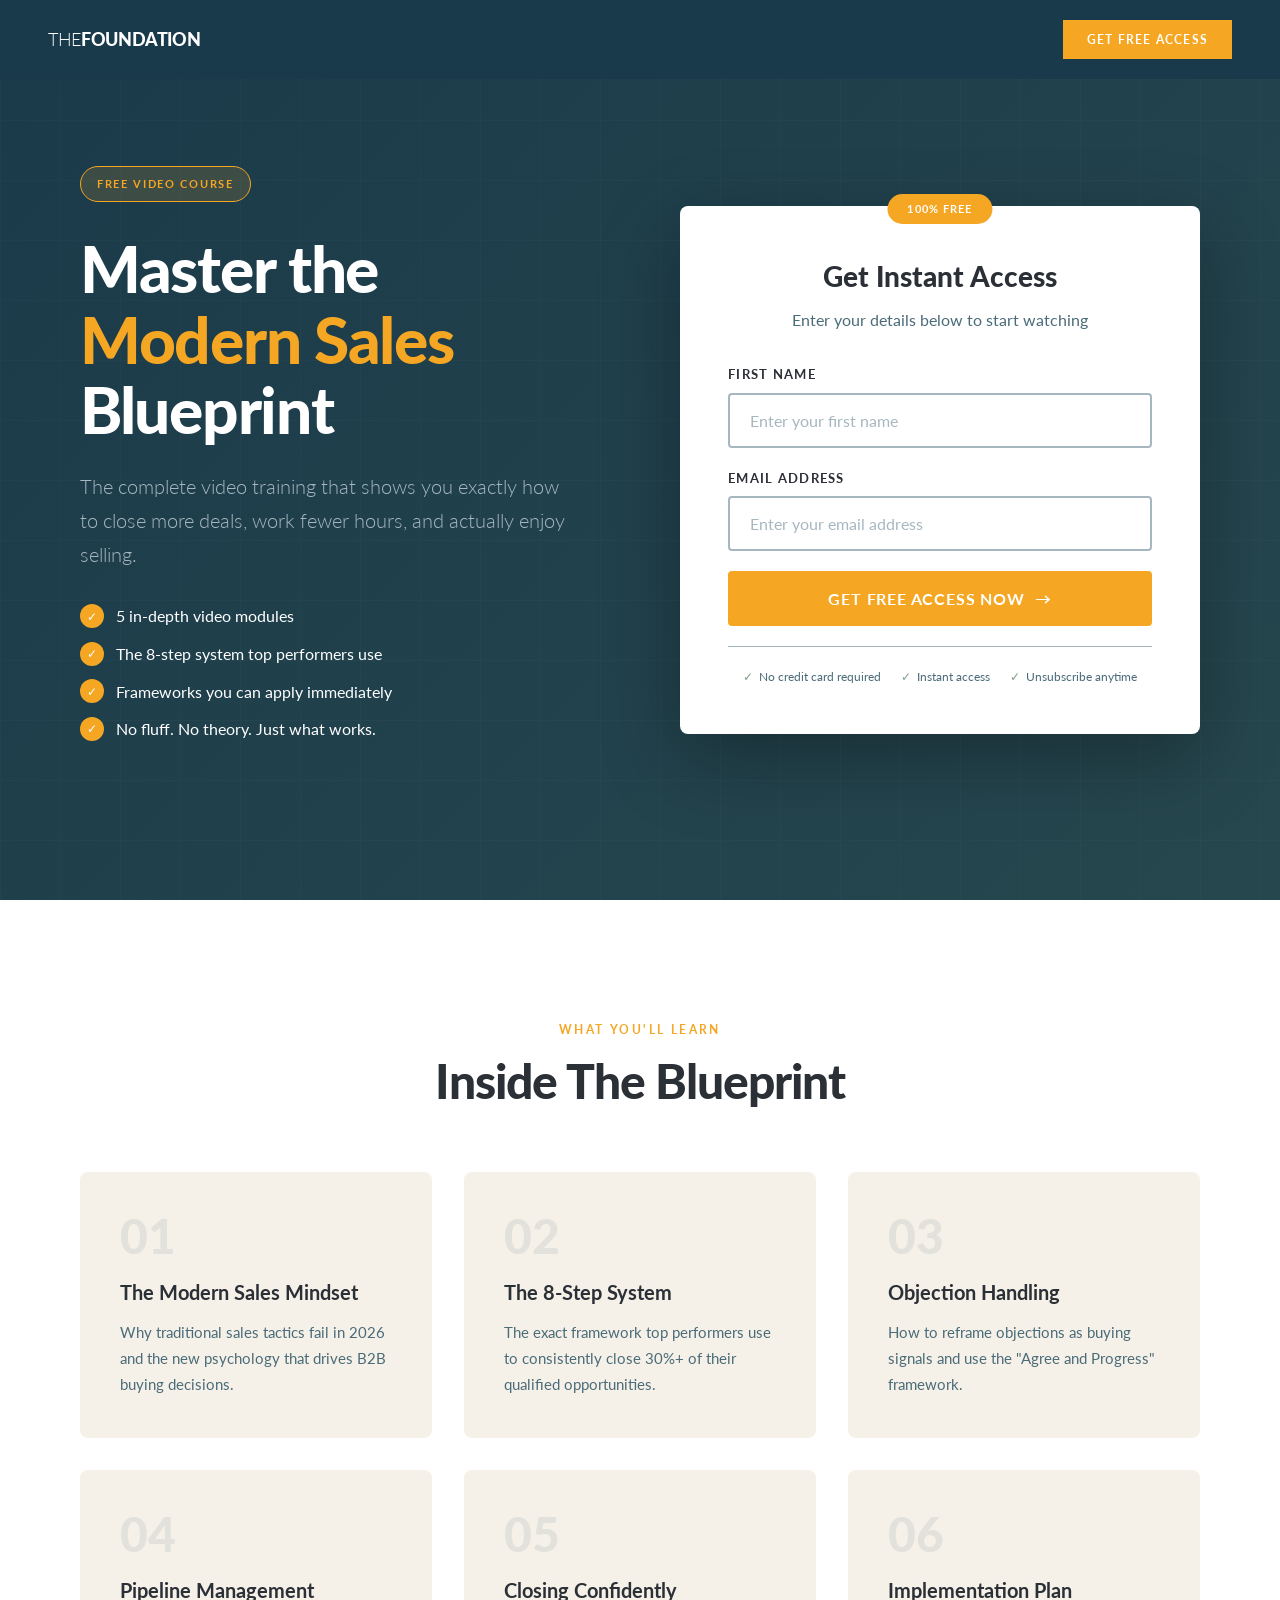
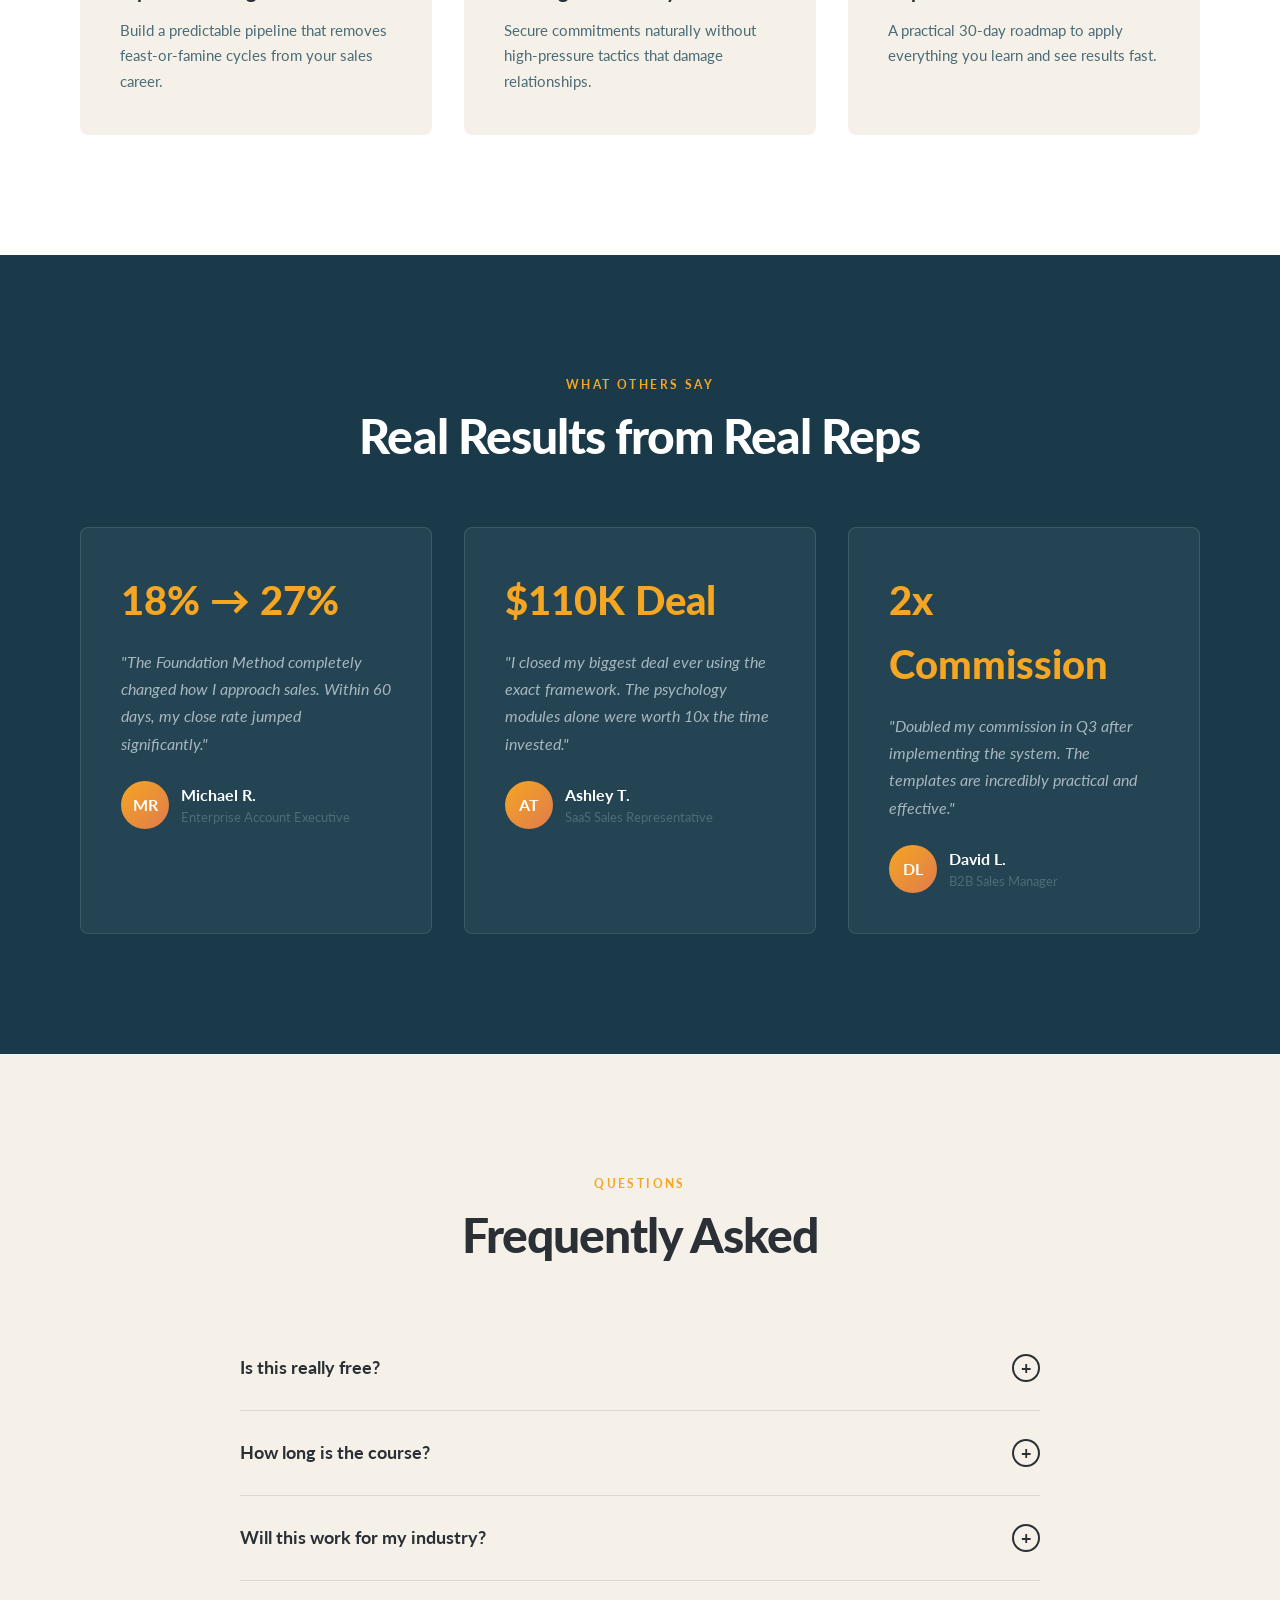
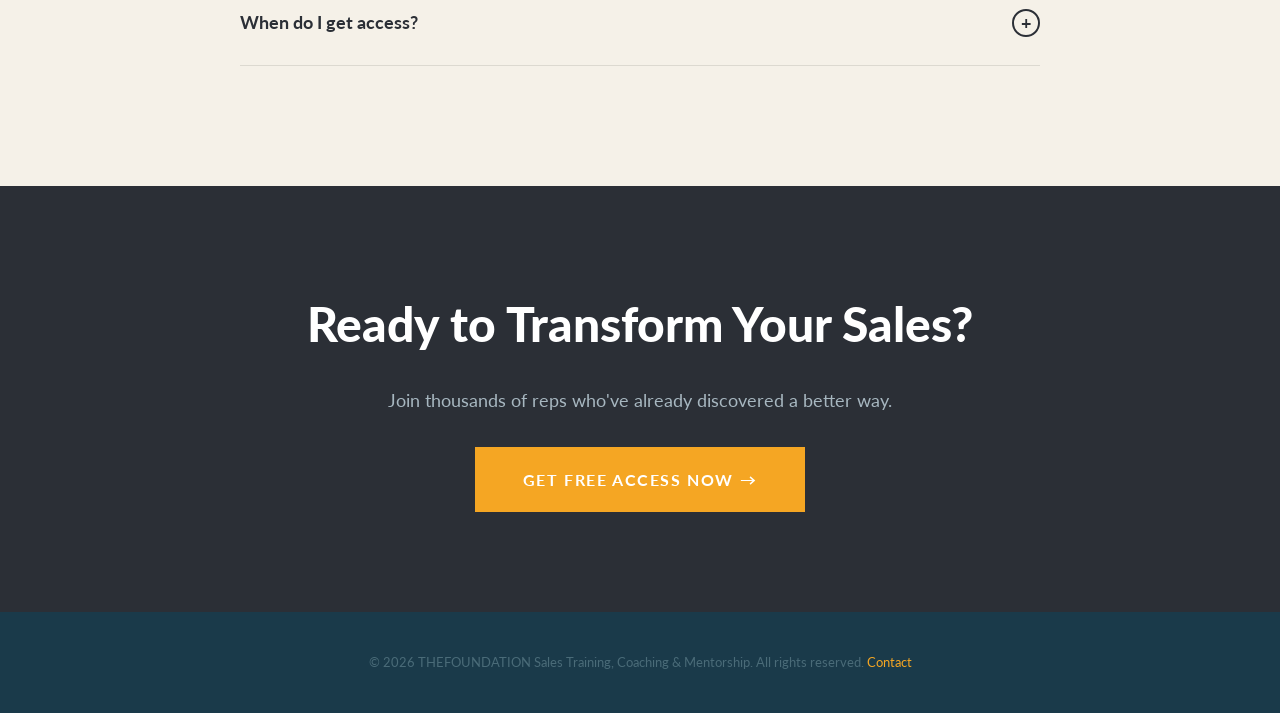
==== commit d9a9e0ff: "Add organized funnel structure with Systeme.io integration" ====
--- a/index.html
+++ b/index.html
@@ -3,500 +3,10 @@
 <head>
     <meta charset="UTF-8">
     <meta name="viewport" content="width=device-width, initial-scale=1.0">
-    <title>The Foundation Method™ - Modern Sales Training</title>
-    <meta name="description" content="Stop using outdated sales tactics. Master the modern playbook with The Foundation Method™ - Sales training designed for how people actually buy in 2025.">
-    <link rel="icon" type="image/png" href="https://courses.thefoundationhq.com/8701133/67eec59212704_Faviconwhite.png">
-    
-    <!-- Fonts: Inter for headlines, Source Sans Pro for body -->
-    <link rel="preconnect" href="https://fonts.googleapis.com">
-    <link rel="preconnect" href="https://fonts.gstatic.com" crossorigin>
-    <link href="https://fonts.googleapis.com/css2?family=Inter:wght@400;500;600;700;800&family=Source+Sans+Pro:wght@300;400;600&display=swap" rel="stylesheet">
-    
-    <link rel="stylesheet" href="css/style.css">
+    <title>The Foundation | Sales Training & Coaching</title>
+    <meta http-equiv="refresh" content="0; url=/opt-in/blueprint/">
 </head>
 <body>
-
-    <!-- HERO SECTION -->
-    <section id="hero" class="hero">
-        <div class="hero-background">
-            <div class="geometric-pattern"></div>
-        </div>
-        <div class="container">
-            <div class="hero-content">
-                <h1 class="hero-headline">
-                    STILL USING<br>
-                    <span class="highlight">SALES TACTICS</span><br>
-                    FROM 2023?
-                </h1>
-                <p class="hero-subhead">
-                    While everyone fights for scraps, master the modern playbook designed for how people actually buy in 2025.
-                </p>
-                <a href="#cta" class="btn btn-primary btn-hero">START YOUR 60-DAY TRANSFORMATION</a>
-            </div>
-        </div>
-    </section>
-
-    <!-- PROBLEM AGITATION -->
-    <section id="problem" class="problem-section">
-        <div class="container">
-            <div class="split-layout">
-                <div class="split-left">
-                    <div class="stat-block">
-                        <div class="stat-number">70%</div>
-                        <div class="stat-label">Of research done before they talk to you</div>
-                    </div>
-                    <div class="stat-block">
-                        <div class="stat-number">18%</div>
-                        <div class="stat-label">Average close rate using old tactics</div>
-                    </div>
-                </div>
-                <div class="split-right">
-                    <h2 class="section-title">The Game Has Changed.<br>Have You?</h2>
-                    <p class="body-text"><strong>Old Way:</strong> Smile and dial. Spray and pray. Always be closing.</p>
-                    <p class="body-text"><strong>New Reality:</strong> Buyers have done their research. They can smell commission breath from a mile away. They want consultants, not salespeople.</p>
-                    <p class="body-text emphasis"><span style="font-weight: 300;">THE</span><span style="font-weight: 700;">FOUNDATION</span> Method™ isn't about working harder. It's about working smarter with a process designed for the modern buyer.</p>
-                </div>
-            </div>
-        </div>
-    </section>
-
-    <!-- TRANSFORMATION -->
-    <section id="transformation" class="transformation-section">
-        <div class="container-narrow">
-            <h2 class="section-title centered">Become the Rep Everyone Wants to Buy From</h2>
-            <div class="transformation-grid">
-                <div class="transformation-item">
-                    <div class="transform-icon">→</div>
-                    <p class="transform-text">Stop chasing → <strong>Start attracting</strong> with insight-led outreach</p>
-                </div>
-                <div class="transformation-item">
-                    <div class="transform-icon">→</div>
-                    <p class="transform-text">Stop pitching → <strong>Start diagnosing</strong> with "Three Deep" discovery</p>
-                </div>
-                <div class="transformation-item">
-                    <div class="transform-icon">→</div>
-                    <p class="transform-text">Stop discounting → <strong>Start building</strong> value that justifies premium pricing</p>
-                </div>
-                <div class="transformation-item">
-                    <div class="transform-icon">→</div>
-                    <p class="transform-text">Stop closing → <strong>Start facilitating</strong> logical buying decisions</p>
-                </div>
-            </div>
-        </div>
-    </section>
-
-    <!-- 3 LIES VILLAIN SECTION -->
-    <section class="villain-section">
-        <div class="container-narrow">
-            <h2 class="section-title centered">The 3 Lies Old-School Sales Managers Tell You</h2>
-            <p class="section-intro">These outdated beliefs are killing your pipeline. Time to call them out.</p>
-            
-            <div class="lies-grid">
-                <div class="lie-card">
-                    <div class="lie-number">LIE #1</div>
-                    <h3 class="lie-title">"It's a Numbers Game"</h3>
-                    <p class="lie-description"><strong>The Lie:</strong> Just make 100 calls a day and you'll hit quota.</p>
-                    <p class="lie-truth"><strong>The Truth:</strong> Quality beats quantity every time. One strategic conversation with the right person closes more deals than 100 cold calls to gatekeepers.</p>
-                </div>
-
-                <div class="lie-card">
-                    <div class="lie-number">LIE #2</div>
-                    <h3 class="lie-title">"Always Be Closing"</h3>
-                    <p class="lie-description"><strong>The Lie:</strong> Push harder, ask for the sale relentlessly, overcome every objection.</p>
-                    <p class="lie-truth"><strong>The Truth:</strong> Modern buyers smell desperation from a mile away. The best closers facilitate logical decisions, not pressure tactics.</p>
-                </div>
-
-                <div class="lie-card">
-                    <div class="lie-number">LIE #3</div>
-                    <h3 class="lie-title">"Spray and Pray Works"</h3>
-                    <p class="lie-description"><strong>The Lie:</strong> Send the same pitch to everyone and hope something sticks.</p>
-                    <p class="lie-truth"><strong>The Truth:</strong> Personalized, insight-led outreach gets 3-5x higher response rates. Generic messages get deleted.</p>
-                </div>
-            </div>
-
-            <div class="villain-cta">
-                <p class="villain-cta-text">Stop following outdated advice. Start using what actually works in 2025.</p>
-            </div>
-        </div>
-    </section>
-
-    <!-- 8-STEP SYSTEM -->
-    <section id="system" class="system-section">
-        <div class="container">
-            <h2 class="section-title centered">The 8-Step System Top Performers Use</h2>
-            <div class="steps-timeline">
-                <div class="step-card" data-step="1">
-                    <div class="step-number">01</div>
-                    <h3 class="step-title">Attention</h3>
-                    <p class="step-description">Open with insights, not asks. Make them think, not delete.</p>
-                </div>
-                
-                <div class="step-card" data-step="2">
-                    <div class="step-number">02</div>
-                    <h3 class="step-title">Engagement</h3>
-                    <p class="step-description">Skip the weather chat. Get to business value in 60 seconds.</p>
-                </div>
-                
-                <div class="step-card" data-step="3">
-                    <div class="step-number">03</div>
-                    <h3 class="step-title">Current vs. Perfect</h3>
-                    <p class="step-description">Master the "Three Deep" questioning that uncovers budget you didn't know existed.</p>
-                </div>
-                
-                <div class="step-card" data-step="4">
-                    <div class="step-number">04</div>
-                    <h3 class="step-title">Cost</h3>
-                    <p class="step-description">Quantify their pain in dollars. Make your price look like a bargain.</p>
-                </div>
-                
-                <div class="step-card" data-step="5">
-                    <div class="step-number">05</div>
-                    <h3 class="step-title">Proposal</h3>
-                    <p class="step-description">Demo only what solves their specific problem. No feature parades.</p>
-                </div>
-                
-                <div class="step-card" data-step="6">
-                    <div class="step-number">06</div>
-                    <h3 class="step-title">Review</h3>
-                    <p class="step-description">Create micro-agreements that make the close inevitable.</p>
-                </div>
-                
-                <div class="step-card" data-step="7">
-                    <div class="step-number">07</div>
-                    <h3 class="step-title">Close</h3>
-                    <p class="step-description">The "Agreement Close" - logical, not pushy. They convince themselves.</p>
-                </div>
-                
-                <div class="step-card" data-step="8">
-                    <div class="step-number">08</div>
-                    <h3 class="step-title">Always Advancing</h3>
-                    <p class="step-description">Every interaction has a clear next step. No more "I'll think about it."</p>
-                </div>
-            </div>
-        </div>
-    </section>
-
-    <!-- VALUE STACK -->
-    <section id="value-stack" class="value-stack-section">
-        <div class="container-narrow">
-            <h2 class="section-title centered">Your Complete Sales Transformation Toolkit</h2>
-            <div class="value-items">
-                <div class="value-item">
-                    <span class="value-text">Over 175 <strong>Core Modules</strong> - Master each phase of the modern sales process</span>
-                </div>
-                <div class="value-item">
-                    <span class="value-text"><strong>Live Deal Coaching</strong> - Twice weekly with real deals, real feedback</span>
-                </div>
-                <div class="value-item">
-                    <span class="value-text">The Psychology <strong>Playbook</strong> - Understand why buyers buy (and why they don't)</span>
-                </div>
-                <div class="value-item">
-                    <span class="value-text"><strong>Script Vault 2.0</strong> - Modern language that connects, not repels</span>
-                </div>
-                <div class="value-item">
-                    <span class="value-text">Email <strong>Super Templates</strong> That Get Replies - Stop sending messages into the void</span>
-                </div>
-                <div class="value-item">
-                    <span class="value-text">Objection Handling <strong>Matrix</strong> - Turn every "no" into a conversation</span>
-                </div>
-                <div class="value-item">
-                    <span class="value-text"><strong>Elite</strong> Sales Community - Your personal board of advisors</span>
-                </div>
-                <div class="value-item">
-                    <span class="value-text">Lifetime <strong>Updates</strong> - Stay ahead as sales environment, tools and techniques evolve</span>
-                </div>
-            </div>
-        </div>
-    </section>
-
-    <!-- TESTIMONIALS -->
-    <section id="testimonials" class="testimonials-section">
-        <div class="container">
-            <h2 class="section-title centered">Reps Who Ditched the Old Playbook</h2>
-            <div class="testimonial-grid">
-                <div class="testimonial-card">
-                    <div class="testimonial-result">18% → 27%</div>
-                    <p class="testimonial-text">"My close rate went from 18% to 27% in 60 days. The Three Deep questioning technique completely changed how I run discovery. I'm working less and earning more."</p>
-                    <div class="testimonial-author">— Michael R., Enterprise AE</div>
-                </div>
-                
-                <div class="testimonial-card">
-                    <div class="testimonial-result">$110K Deal</div>
-                    <p class="testimonial-text">"I was about to quit sales. The grind was killing me. This system gave me a repeatable process that actually works. Just closed my biggest deal ever - $110K."</p>
-                    <div class="testimonial-author">— Ashley T., Product Sales</div>
-                </div>
-                
-                <div class="testimonial-card">
-                    <div class="testimonial-result">2x Commission</div>
-                    <p class="testimonial-text">"Finally, sales training that isn't just motivational fluff. This is tactical, practical, and it works. My commission has almost doubled...and less stress."</p>
-                    <div class="testimonial-author">— David L., Tech Service Sales</div>
-                </div>
-            </div>
-        </div>
-    </section>
-
-    <!-- COMPARISON TABLE -->
-    <section id="comparison" class="comparison-section">
-        <div class="container">
-            <h2 class="section-title centered">The Investment That Pays You Back</h2>
-            <div class="comparison-grid">
-                <div class="comparison-col">
-                    <h3 class="comparison-title">Quick Math for Sales Pros</h3>
-                    <div class="comparison-items">
-                        <div class="comparison-item success">
-                            <span class="icon">✓</span>
-                            <span>Increase close rate by 10%</span>
-                        </div>
-                        <div class="comparison-item success">
-                            <span class="icon">✓</span>
-                            <span>Average deal size $25,000</span>
-                        </div>
-                        <div class="comparison-item success">
-                            <span class="icon">✓</span>
-                            <span>Extra commission $5,000-$10,000/month</span>
-                        </div>
-                        <div class="comparison-item success highlight-box">
-                            <span class="icon">✓</span>
-                            <div>
-                                <strong>Your Investment: $399/month</strong><br>
-                                <span class="roi-text">ROI in month 1: 1,200-2,500%</span>
-                            </div>
-                        </div>
-                    </div>
-                </div>
-                
-                <div class="comparison-col">
-                    <h3 class="comparison-title">Compare to Alternatives</h3>
-                    <div class="comparison-items">
-                        <div class="comparison-item fail">
-                            <span class="icon">✕</span>
-                            <span>Generic training $2-5K minimum</span>
-                        </div>
-                        <div class="comparison-item fail">
-                            <span class="icon">✕</span>
-                            <span>Sales Coaches $2,000-$5,000/month</span>
-                        </div>
-                        <div class="comparison-item fail">
-                            <span class="icon">✕</span>
-                            <span>Figuring it out yourself - Trial and error</span>
-                        </div>
-                        <div class="comparison-item fail">
-                            <span class="icon">✕</span>
-                            <span>Slow & Frustrating</span>
-                        </div>
-                    </div>
-                </div>
-            </div>
-        </div>
-    </section>
-
-    <!-- URGENCY -->
-    <section id="urgency" class="urgency-section">
-        <div class="container-narrow">
-            <h2 class="section-title centered">While You're Reading This...</h2>
-            <div class="urgency-grid">
-                <div class="urgency-item">
-                    <p>Your quota is ticking UP</p>
-                </div>
-                <div class="urgency-item">
-                    <p>Your competitors are leveling UP</p>
-                </div>
-                <div class="urgency-item">
-                    <p>Prospects buying from competitor</p>
-                </div>
-                <div class="urgency-item">
-                    <p>Every Month Commission Lost</p>
-                </div>
-                <div class="urgency-item emphasis-item">
-                    <p><strong>The time is NOW!</strong></p>
-                </div>
-            </div>
-        </div>
-    </section>
-
-    <!-- GUARANTEE -->
-    <section id="guarantee" class="guarantee-section">
-        <div class="container-narrow">
-            <div class="guarantee-box">
-                <h3 class="guarantee-title"><span style="font-weight: 300;">THE</span><span style="font-weight: 700;">FOUNDATION</span> Method™ Success Plus Promise</h3>
-                <p class="guarantee-text">Embark on a journey with <span style="font-weight: 300;">THE</span><span style="font-weight: 700;">FOUNDATION</span> Method™ for 60 days. Complete the courses, quiz, & exercises. If you don't see a transformation you were aiming for in your sales conversations, worry not. Instead of waving goodbye, I'm committed to waving you closer.</p>
-                <ul class="guarantee-list">
-                    <li><strong>Tailored Support Awaits:</strong> Should you find the road rocky, a personalized one-on-one coaching session will be on the house—to pinpoint your hurdles and leap over them.</li>
-                    <li><strong>Expand Your Toolbox:</strong> You'll gain exclusive access to additional resources, ensuring you're equipped not just for now, but for the whole marathon.</li>
-                    <li><strong>Infinity Pass to Mastery:</strong> The door to additional professional selling resources will swing wide open for you, diving deeper into the caverns of sales strategies and insights - Specific to your situation.</li>
-                </ul>
-                <p class="guarantee-footer">There's no "refund please" here because your growth is our priority. Let's not settle for quitting when evolution and mastery are in sight. We are as committed to your success as you are.</p>
-            </div>
-        </div>
-    </section>
-
-    <!-- PRICING SECTION -->
-    <section id="pricing" class="pricing-section">
-        <div class="container-narrow">
-            <h2 class="section-title centered">Your Investment in Sales Mastery</h2>
-            <p class="pricing-intro">Transparent pricing. No hidden fees. Cancel anytime.</p>
-            
-            <div class="pricing-card">
-                <div class="pricing-header">
-                    <h3 class="pricing-title"><span style="font-weight: 300;">THE</span><span style="font-weight: 700;">FOUNDATION</span> Method™</h3>
-                    <div class="pricing-amount">
-                        <span class="price-currency">$</span>
-                        <span class="price-number">399</span>
-                        <span class="price-period">/month</span>
-                    </div>
-                    <p class="pricing-tagline">Everything you need to dominate modern sales</p>
-                </div>
-
-                <div class="pricing-features">
-                    <div class="pricing-feature">
-                        <span class="feature-icon">✓</span>
-                        <span>175+ Core Training Modules</span>
-                    </div>
-                    <div class="pricing-feature">
-                        <span class="feature-icon">✓</span>
-                        <span>Live Deal Coaching (2x per week)</span>
-                    </div>
-                    <div class="pricing-feature">
-                        <span class="feature-icon">✓</span>
-                        <span>Psychology Playbook & Script Vault</span>
-                    </div>
-                    <div class="pricing-feature">
-                        <span class="feature-icon">✓</span>
-                        <span>Elite Sales Community Access</span>
-                    </div>
-                    <div class="pricing-feature">
-                        <span class="feature-icon">✓</span>
-                        <span>Lifetime Updates & New Content</span>
-                    </div>
-                    <div class="pricing-feature highlight">
-                        <span class="feature-icon">✓</span>
-                        <span><strong>60-Day Success Plus Promise</strong></span>
-                    </div>
-                </div>
-
-                <div class="pricing-footer">
-                    <p class="pricing-note"><strong>Monthly payment</strong> - No long-term contracts</p>
-                    <p class="pricing-note"><strong>Cancel anytime</strong> - No questions asked</p>
-                    <p class="pricing-note"><strong>Start immediately</strong> - Full access from day one</p>
-                </div>
-
-                <a href="https://courses.thefoundationhq.com/55e3cadc" class="btn btn-primary btn-large pricing-cta">START YOUR 60-DAY TRANSFORMATION</a>
-            </div>
-
-            <div class="pricing-faq-mini">
-                <p><strong>Can I expense this to my company?</strong> Absolutely. Many of our members get reimbursed when they show results.</p>
-                <p><strong>What's the ROI?</strong> Based on member data: 1,200-2,500% ROI in month 1 for reps increasing close rates by just 10%.</p>
-            </div>
-        </div>
-    </section>
-
-    <!-- FAQ -->
-    <section id="faq" class="faq-section">
-        <div class="container-narrow">
-            <h2 class="section-title centered">FAQ</h2>
-            <div class="faq-list">
-                <div class="faq-item">
-                    <div class="faq-question">Q: How is this different from other sales training?</div>
-                    <div class="faq-answer">A: Those were built decades ago. This is built for how people buy NOW, with modern psychology and buyer behavior. Sales technique moves fast - don't get behind.</div>
-                </div>
-                <div class="faq-item">
-                    <div class="faq-question">Q: I'm already hitting quota. Why do I need this?</div>
-                    <div class="faq-answer">A: Because hitting quota shouldn't require 60-hour weeks. Work smarter, not harder.</div>
-                </div>
-                <div class="faq-item">
-                    <div class="faq-question">Q: Will this work in my industry?</div>
-                    <div class="faq-answer">A: <span style="font-weight: 300;">THE</span><span style="font-weight: 700;">FOUNDATION</span> Method™ works for any B2B or complex sale. We have students in SaaS, manufacturing, healthcare, finance, physical products and more.</div>
-                </div>
-                <div class="faq-item">
-                    <div class="faq-question">Q: What if my manager wants me to use our current process?</div>
-                    <div class="faq-answer">A: Use both. <span style="font-weight: 300;">THE</span><span style="font-weight: 700;">FOUNDATION</span> Method™ enhances any existing process. Your manager will wonder what changed when your numbers spike.</div>
-                </div>
-                <div class="faq-item">
-                    <div class="faq-question">Q: How much time does this require per week?</div>
-                    <div class="faq-answer">A: You choose the velocity—from one hour a week to as much as you can implement. The system is flexible and adapts to your schedule.</div>
-                </div>
-                <div class="faq-item">
-                    <div class="faq-question">Q: Can I expense this to my company?</div>
-                    <div class="faq-answer">A: Yes—they will thank you. When your numbers improve, they'll see this as a smart investment in your performance.</div>
-                </div>
-                <div class="faq-item">
-                    <div class="faq-question">Q: Do you offer payment plans?</div>
-                    <div class="faq-answer">A: This is a monthly payment of $399/month. Cancel anytime, no long-term commitment required.</div>
-                </div>
-                <div class="faq-item">
-                    <div class="faq-question">Q: What if I'm in a slump right now?</div>
-                    <div class="faq-answer">A: Sign up and get started immediately. <span style="font-weight: 300;">THE</span><span style="font-weight: 700;">FOUNDATION</span> Method™ is designed to help reps break through plateaus and slumps with proven, repeatable frameworks.</div>
-                </div>
-            </div>
-        </div>
-    </section>
-
-    <!-- QUALIFICATION SECTION -->
-    <section class="qualification-section">
-        <div class="container-narrow">
-            <h2 class="section-title centered">Is This Right For You?</h2>
-            <p class="qualification-intro">Let's be honest. This isn't for everyone. Here's who gets the most value:</p>
-            
-            <div class="qualification-grid">
-                <div class="qualification-box for-you">
-                    <h3 class="qualification-title">✅ THIS IS FOR YOU IF:</h3>
-                    <ul class="qualification-list">
-                        <li>You're closing 15-20% and want to hit 30%+</li>
-                        <li>You're tired of 60-hour weeks to hit quota</li>
-                        <li>You sell complex B2B deals ($10K+)</li>
-                        <li>You want a repeatable system, not motivation</li>
-                        <li>You're willing to invest 3-5 hours/week in training</li>
-                        <li>You want to work smarter, not just harder</li>
-                    </ul>
-                </div>
-
-                <div class="qualification-box not-for-you">
-                    <h3 class="qualification-title">❌ THIS ISN'T FOR YOU IF:</h3>
-                    <ul class="qualification-list">
-                        <li>You're looking for get-rich-quick schemes</li>
-                        <li>You sell transactional products under $1K</li>
-                        <li>You're not willing to invest time learning</li>
-                        <li>You need hand-holding through every call</li>
-                        <li>You're happy with mediocre results</li>
-                        <li>You blame external factors instead of adapting</li>
-                    </ul>
-                </div>
-            </div>
-
-            <div class="qualification-cta">
-                <p class="qualification-cta-text">If you're in the first column, this is exactly what you need. If you're in the second, save your money.</p>
-            </div>
-        </div>
-    </section>
-
-    <!-- FINAL CTA -->
-    <section id="cta" class="final-cta-section">
-        <div class="container-narrow">
-            <h2 class="section-title centered white">Choose Your Sales Future</h2>
-            <div class="choice-grid">
-                <div class="choice-box">
-                    <h3>Option A</h3>
-                    <p>Keep grinding. Keep getting ghosted. Keep racing to the bottom on price.</p>
-                </div>
-                <div class="choice-box highlight">
-                    <h3>Option B</h3>
-                    <p>Join hundreds of reps who've discovered there's a better way.</p>
-                </div>
-            </div>
-            <a href="https://courses.thefoundationhq.com/55e3cadc" class="btn btn-primary btn-large">START NOW</a>
-            <p class="cta-subtext">Success Plus Promise • Cancel Anytime • Start Today</p>
-        </div>
-    </section>
-
-    <!-- FOOTER -->
-    <footer class="footer">
-        <div class="container">
-            <p class="footer-text">© 2026 THE<strong>FOUNDATION</strong> Sales Training, Coaching & Mentorship. All rights reserved. 
-                <a href="https://www.thefoundationhq.com/contact" target="_blank">Contact</a> for details.
-            </p>
-        </div>
-    </footer>
-
-    <script src="js/script.js"></script>
+    <p>Redirecting to <a href="/opt-in/blueprint/">The Blueprint</a>...</p>
 </body>
 </html>
